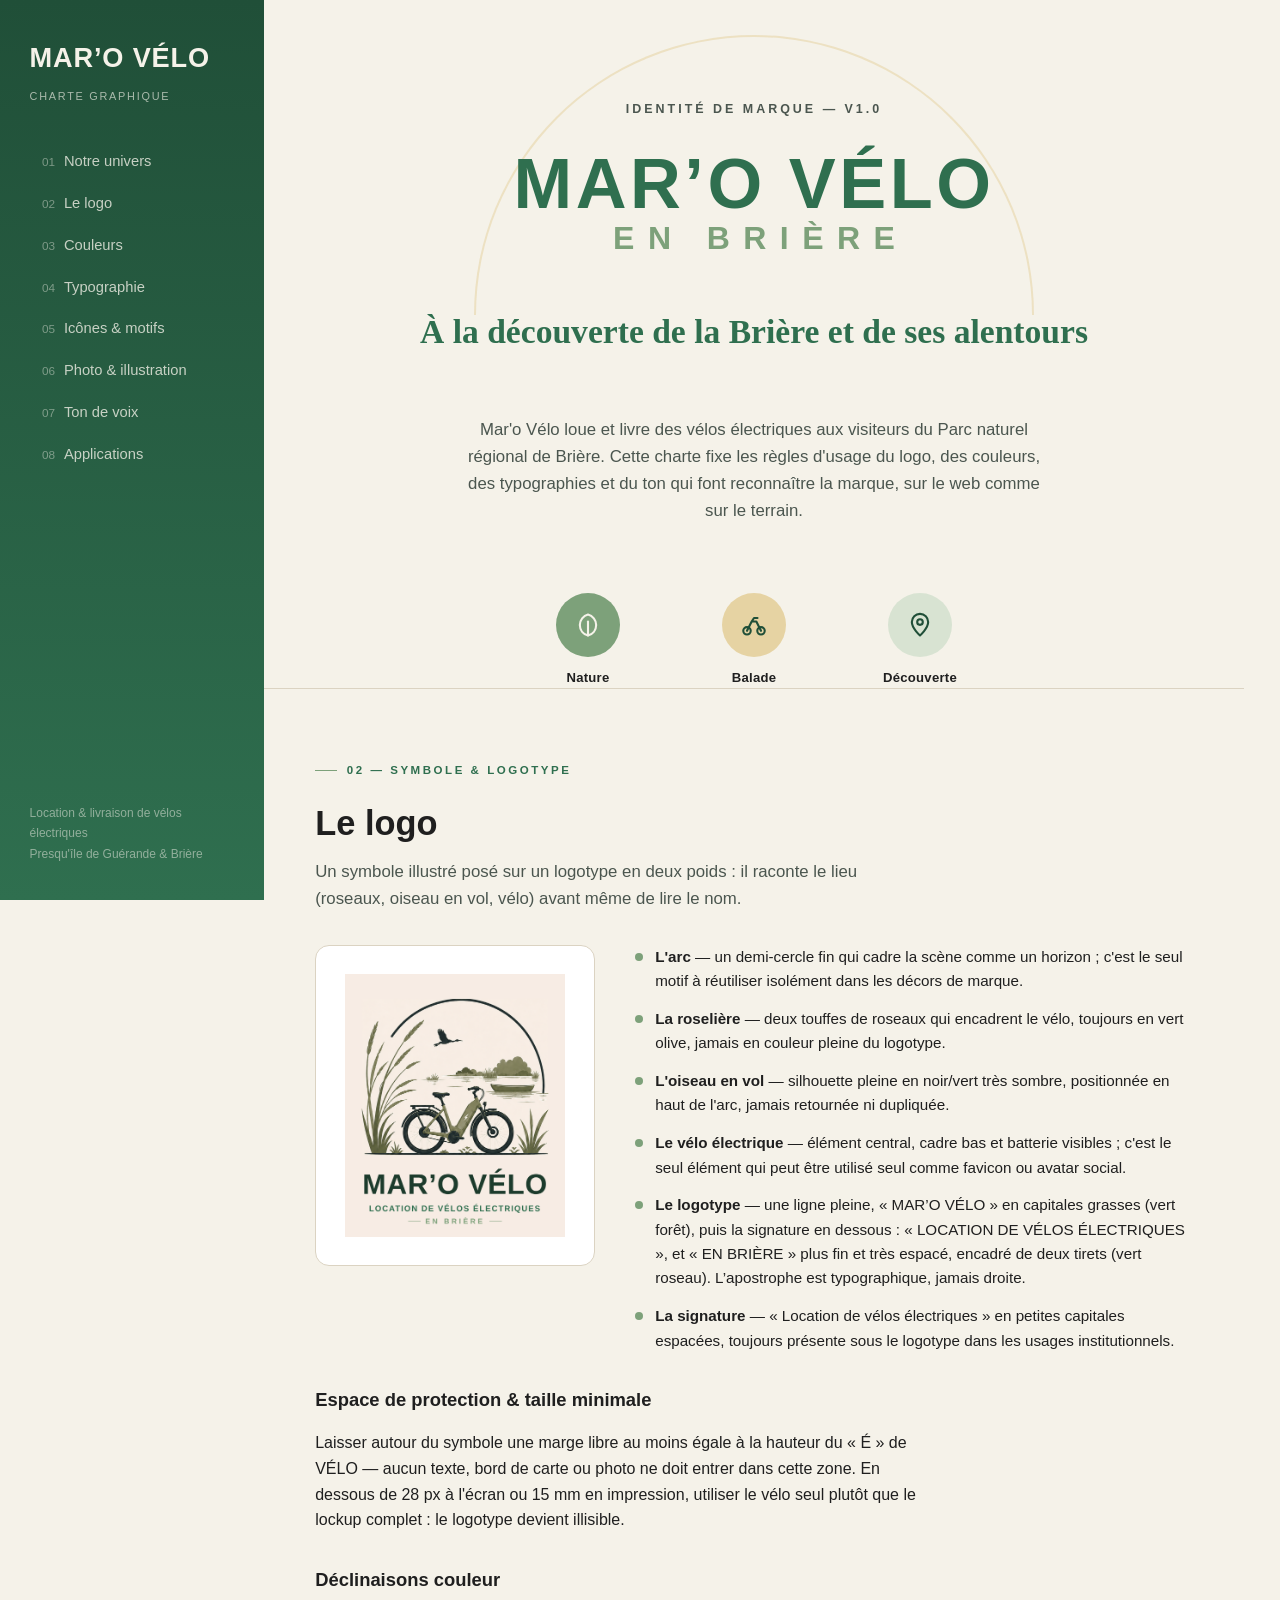
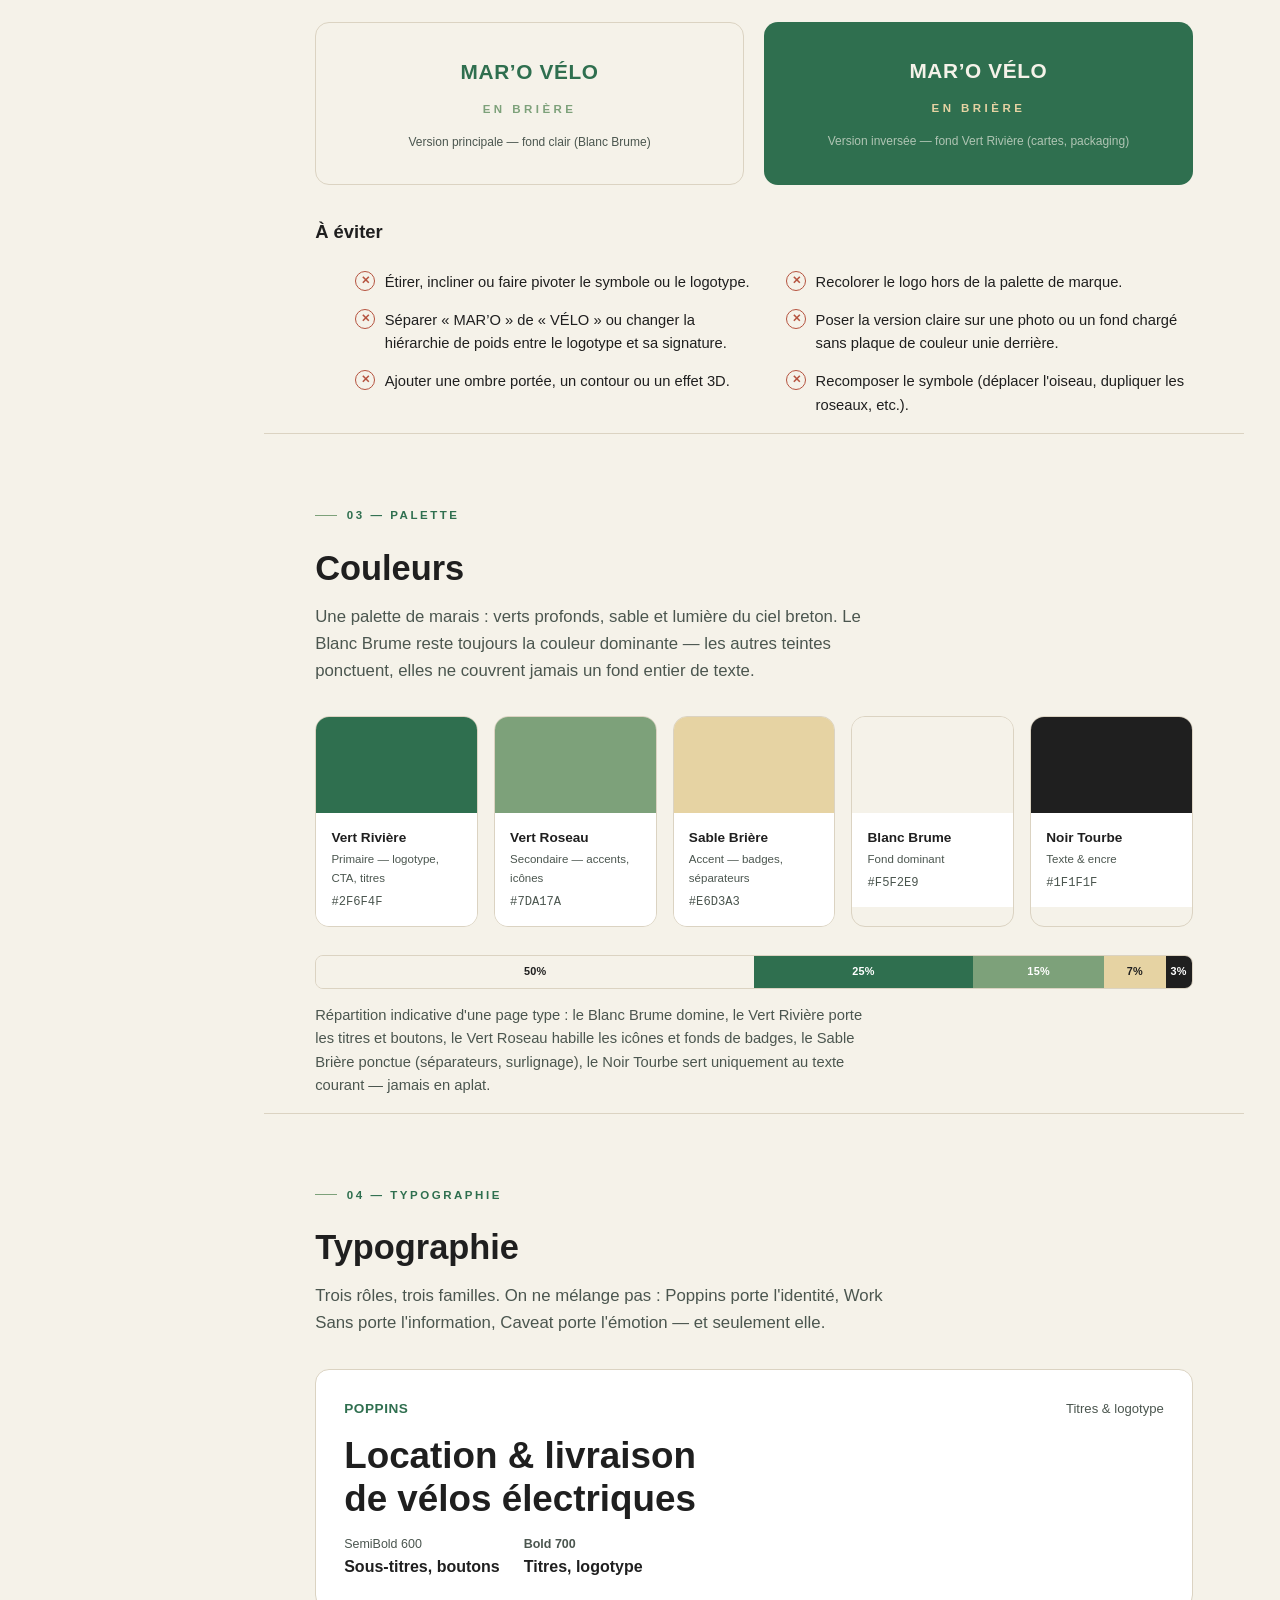
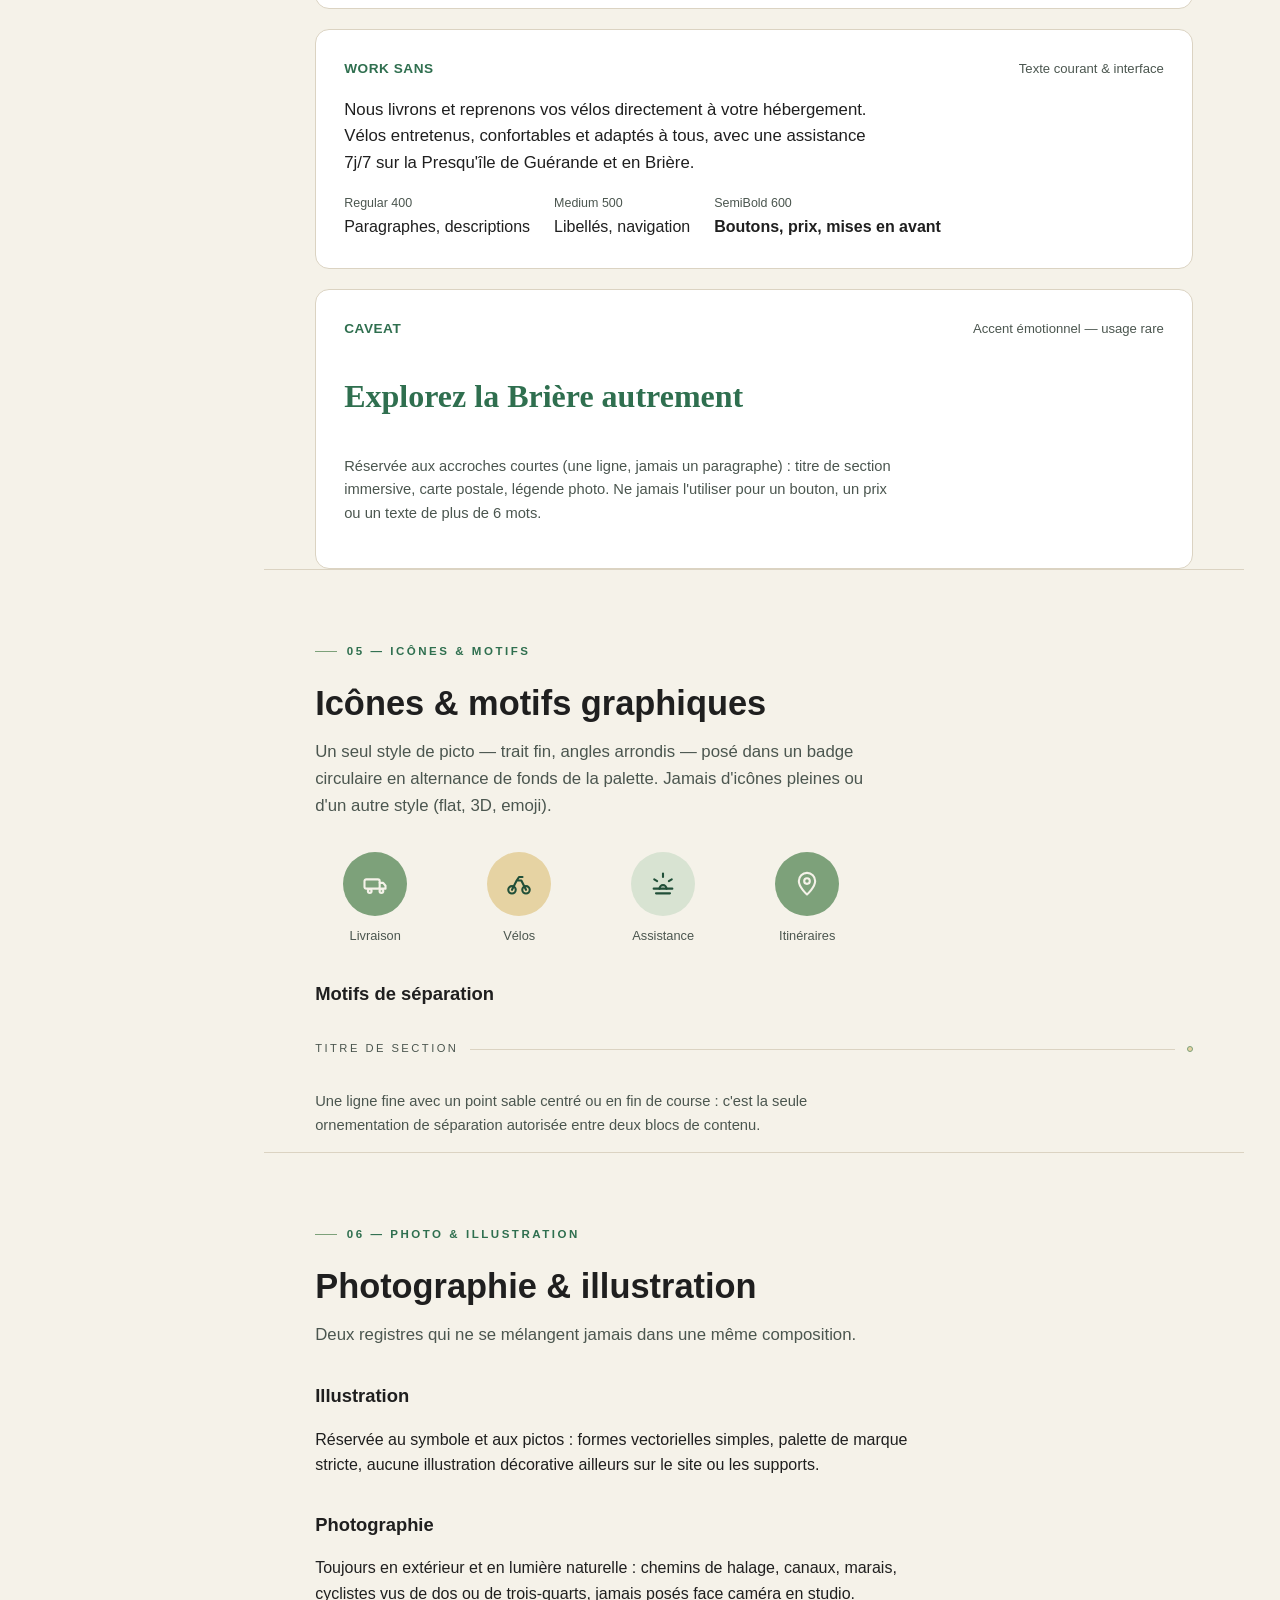
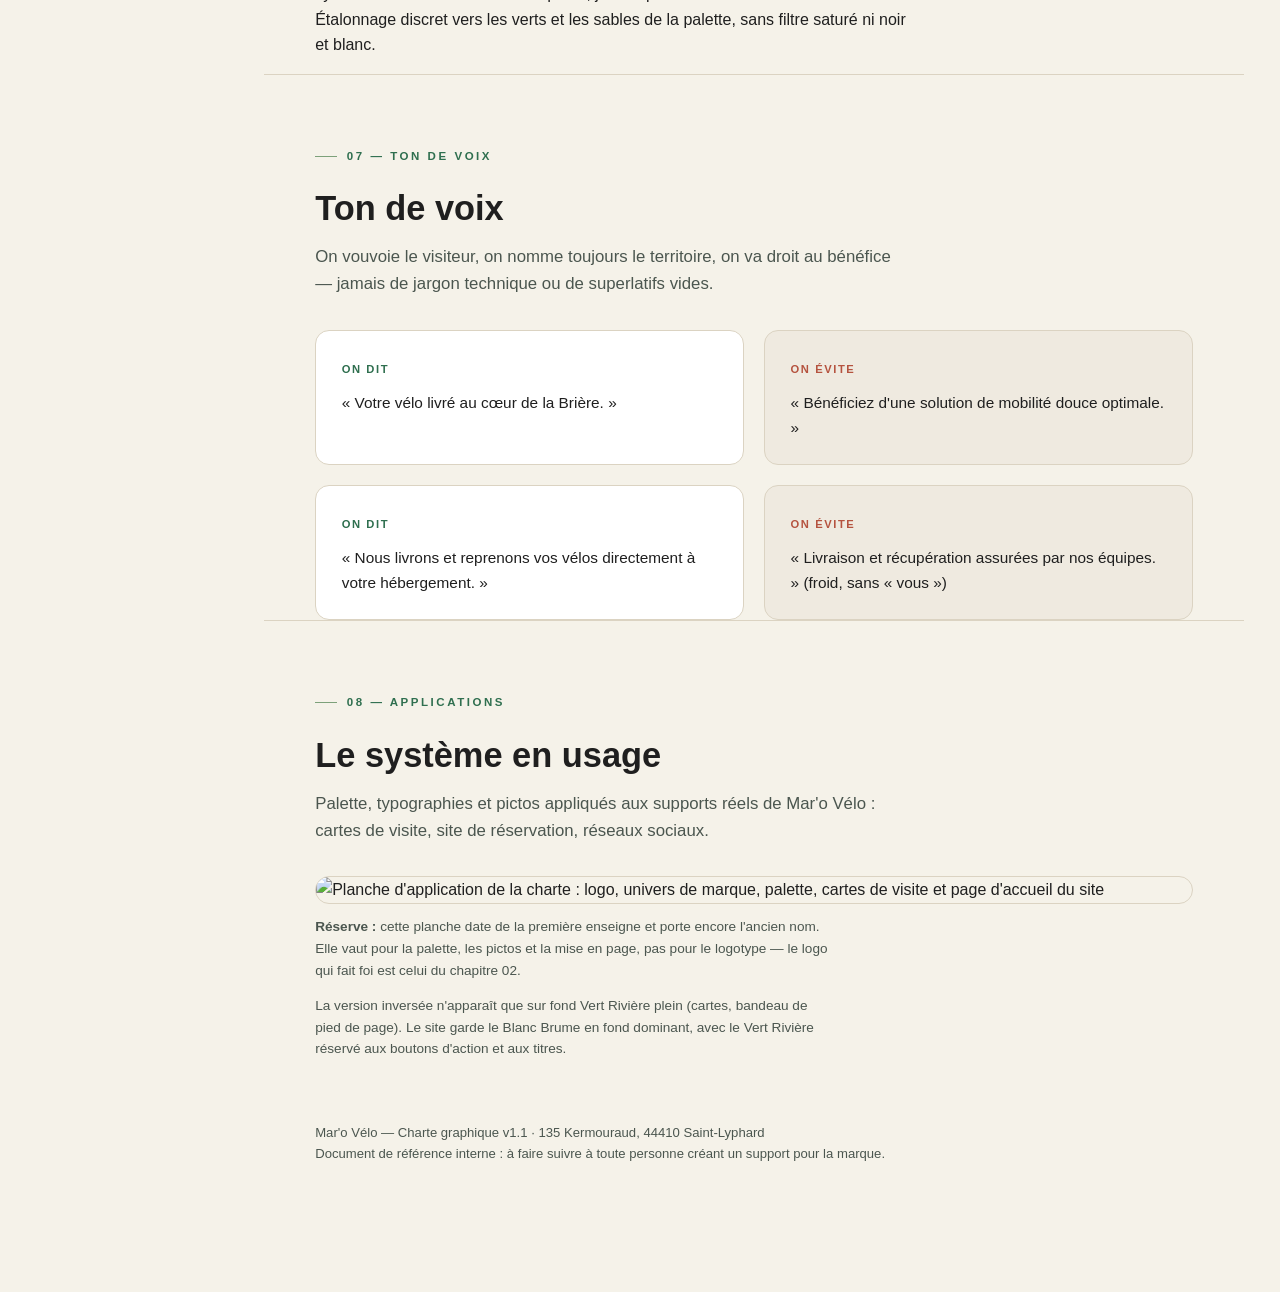
==== brand/charte-graphique.html @ 149d5b92 "Renommer l'enseigne en Mar'o Vélo et appliquer les nouveaux tarifs L'affiche fournie par les proprié" ====
<!doctype html>
<html lang="fr">
<head>
<meta charset="utf-8">
<meta name="viewport" content="width=device-width, initial-scale=1">
<title>Charte graphique — Mar'o Vélo</title>
<style>
/* ---------- Fonts (Poppins / Work Sans / Caveat, Latin + Latin-Ext, self-hosted) ---------- */
@font-face{font-family:'Poppins';font-style:normal;font-weight:600;font-display:swap;src:url("./assets/fonts/poppins-600-latin-ext.woff2") format("woff2");unicode-range:U+0100-02BA,U+02BD-02C5,U+02C7-02CC,U+02CE-02D7,U+02DD-02FF,U+0304,U+0308,U+0329,U+1D00-1DBF,U+1E00-1E9F,U+1EF2-1EFF,U+2020,U+20A0-20AB,U+20AD-20C0,U+2113,U+2C60-2C7F,U+A720-A7FF;}
@font-face{font-family:'Poppins';font-style:normal;font-weight:600;font-display:swap;src:url("./assets/fonts/poppins-600-latin.woff2") format("woff2");unicode-range:U+0000-00FF,U+0131,U+0152-0153,U+02BB-02BC,U+02C6,U+02DA,U+02DC,U+0304,U+0308,U+0329,U+2000-206F,U+20AC,U+2122,U+2191,U+2193,U+2212,U+2215,U+FEFF,U+FFFD;}
@font-face{font-family:'Poppins';font-style:normal;font-weight:700;font-display:swap;src:url("./assets/fonts/poppins-700-latin-ext.woff2") format("woff2");unicode-range:U+0100-02BA,U+02BD-02C5,U+02C7-02CC,U+02CE-02D7,U+02DD-02FF,U+0304,U+0308,U+0329,U+1D00-1DBF,U+1E00-1E9F,U+1EF2-1EFF,U+2020,U+20A0-20AB,U+20AD-20C0,U+2113,U+2C60-2C7F,U+A720-A7FF;}
@font-face{font-family:'Poppins';font-style:normal;font-weight:700;font-display:swap;src:url("./assets/fonts/poppins-700-latin.woff2") format("woff2");unicode-range:U+0000-00FF,U+0131,U+0152-0153,U+02BB-02BC,U+02C6,U+02DA,U+02DC,U+0304,U+0308,U+0329,U+2000-206F,U+20AC,U+2122,U+2191,U+2193,U+2212,U+2215,U+FEFF,U+FFFD;}
@font-face{font-family:'Work Sans';font-style:normal;font-weight:400;font-display:swap;src:url("./assets/fonts/worksans-400-latin-ext.woff2") format("woff2");unicode-range:U+0100-02BA,U+02BD-02C5,U+02C7-02CC,U+02CE-02D7,U+02DD-02FF,U+0304,U+0308,U+0329,U+1D00-1DBF,U+1E00-1E9F,U+1EF2-1EFF,U+2020,U+20A0-20AB,U+20AD-20C0,U+2113,U+2C60-2C7F,U+A720-A7FF;}
@font-face{font-family:'Work Sans';font-style:normal;font-weight:400;font-display:swap;src:url("./assets/fonts/worksans-400-latin.woff2") format("woff2");unicode-range:U+0000-00FF,U+0131,U+0152-0153,U+02BB-02BC,U+02C6,U+02DA,U+02DC,U+0304,U+0308,U+0329,U+2000-206F,U+20AC,U+2122,U+2191,U+2193,U+2212,U+2215,U+FEFF,U+FFFD;}
@font-face{font-family:'Work Sans';font-style:normal;font-weight:500;font-display:swap;src:url("./assets/fonts/worksans-500-latin-ext.woff2") format("woff2");unicode-range:U+0100-02BA,U+02BD-02C5,U+02C7-02CC,U+02CE-02D7,U+02DD-02FF,U+0304,U+0308,U+0329,U+1D00-1DBF,U+1E00-1E9F,U+1EF2-1EFF,U+2020,U+20A0-20AB,U+20AD-20C0,U+2113,U+2C60-2C7F,U+A720-A7FF;}
@font-face{font-family:'Work Sans';font-style:normal;font-weight:500;font-display:swap;src:url("./assets/fonts/worksans-500-latin.woff2") format("woff2");unicode-range:U+0000-00FF,U+0131,U+0152-0153,U+02BB-02BC,U+02C6,U+02DA,U+02DC,U+0304,U+0308,U+0329,U+2000-206F,U+20AC,U+2122,U+2191,U+2193,U+2212,U+2215,U+FEFF,U+FFFD;}
@font-face{font-family:'Work Sans';font-style:normal;font-weight:600;font-display:swap;src:url("./assets/fonts/worksans-600-latin-ext.woff2") format("woff2");unicode-range:U+0100-02BA,U+02BD-02C5,U+02C7-02CC,U+02CE-02D7,U+02DD-02FF,U+0304,U+0308,U+0329,U+1D00-1DBF,U+1E00-1E9F,U+1EF2-1EFF,U+2020,U+20A0-20AB,U+20AD-20C0,U+2113,U+2C60-2C7F,U+A720-A7FF;}
@font-face{font-family:'Work Sans';font-style:normal;font-weight:600;font-display:swap;src:url("./assets/fonts/worksans-600-latin.woff2") format("woff2");unicode-range:U+0000-00FF,U+0131,U+0152-0153,U+02BB-02BC,U+02C6,U+02DA,U+02DC,U+0304,U+0308,U+0329,U+2000-206F,U+20AC,U+2122,U+2191,U+2193,U+2212,U+2215,U+FEFF,U+FFFD;}
@font-face{font-family:'Caveat';font-style:normal;font-weight:600;font-display:swap;src:url("./assets/fonts/caveat-600-latin-ext.woff2") format("woff2");unicode-range:U+0100-02BA,U+02BD-02C5,U+02C7-02CC,U+02CE-02D7,U+02DD-02FF,U+0304,U+0308,U+0329,U+1D00-1DBF,U+1E00-1E9F,U+1EF2-1EFF,U+2020,U+20A0-20AB,U+20AD-20C0,U+2113,U+2C60-2C7F,U+A720-A7FF;}
@font-face{font-family:'Caveat';font-style:normal;font-weight:600;font-display:swap;src:url("./assets/fonts/caveat-600-latin.woff2") format("woff2");unicode-range:U+0000-00FF,U+0131,U+0152-0153,U+02BB-02BC,U+02C6,U+02DA,U+02DC,U+0304,U+0308,U+0329,U+2000-206F,U+20AC,U+2122,U+2191,U+2193,U+2212,U+2215,U+FEFF,U+FFFD;}

/* ---------- Tokens ---------- */
:root{
  --forest-fixed:#2F6F4F;
  --forest-fixed-deep:#204F38;
  --sage-fixed:#7DA17A;
  --sand-fixed:#E6D3A3;
  --cream-fixed:#F5F2E9;
  --ink-fixed:#1F1F1F;

  --bg:#F5F2E9;
  --surface:#FFFFFF;
  --surface-2:#EFEAE0;
  --ink:#1F1F1F;
  --ink-soft:#4B564F;
  --line:#DBD3C2;
  --accent:#2F6F4F;
  --accent-soft:#7DA17A;

  --font-display:'Poppins',"Century Gothic","Futura","Segoe UI",sans-serif;
  --font-body:'Work Sans',"Segoe UI",Roboto,sans-serif;
  --font-script:'Caveat',"Segoe Script",cursive;
}
@media (prefers-color-scheme: dark){
  :root{
    --bg:#141F19;
    --surface:#1B2A22;
    --surface-2:#20342A;
    --ink:#F1EEE4;
    --ink-soft:#B9C4BC;
    --line:#2C4033;
    --accent:#8FC49A;
    --accent-soft:#9CC2A0;
  }
}
:root[data-theme="dark"]{
  --bg:#141F19; --surface:#1B2A22; --surface-2:#20342A; --ink:#F1EEE4; --ink-soft:#B9C4BC; --line:#2C4033; --accent:#8FC49A; --accent-soft:#9CC2A0;
}
:root[data-theme="light"]{
  --bg:#F5F2E9; --surface:#FFFFFF; --surface-2:#EFEAE0; --ink:#1F1F1F; --ink-soft:#4B564F; --line:#DBD3C2; --accent:#2F6F4F; --accent-soft:#7DA17A;
}

*{box-sizing:border-box;}
html{scroll-behavior:smooth;}
@media (prefers-reduced-motion: reduce){ html{scroll-behavior:auto;} *{animation:none !important; transition:none !important;} }

body{
  margin:0;
  background:var(--bg);
  color:var(--ink);
  font-family:var(--font-body);
  font-size:16px;
  line-height:1.6;
}

a{color:inherit;}

.layout{display:grid; grid-template-columns:264px minmax(0,1fr); min-height:100vh;}
@media (max-width:900px){ .layout{grid-template-columns:1fr;} }

/* ---------- Sidebar (a live example of the reversed lockup) ---------- */
.sidebar{
  background:linear-gradient(180deg,var(--forest-fixed-deep),var(--forest-fixed));
  color:var(--cream-fixed);
  padding:2.25rem 1.85rem;
  position:sticky; top:0; height:100vh; overflow-y:auto;
  display:flex; flex-direction:column; gap:2.25rem;
}
@media (max-width:900px){ .sidebar{position:static; height:auto;} }

.brandmark{display:flex; flex-direction:column; gap:.15rem;}
.brandmark .velo{font-family:var(--font-display); font-weight:700; font-size:1.7rem; letter-spacing:.03em;}
.brandmark .briere{font-family:var(--font-display); font-weight:600; font-size:1.05rem; letter-spacing:.28em; color:var(--sand-fixed); margin-left:.05em;}
.brandmark .sub{font-family:var(--font-body); font-size:.68rem; letter-spacing:.16em; text-transform:uppercase; color:rgba(245,242,233,.65); margin-top:.4rem;}

.nav{display:flex; flex-direction:column; gap:.15rem; font-size:.92rem;}
.nav a{
  color:rgba(245,242,233,.78); text-decoration:none; padding:.5rem .65rem; border-radius:8px;
  border-left:2px solid transparent;
}
.nav a:hover, .nav a:focus-visible{ background:rgba(245,242,233,.08); color:#fff; }
.nav a:focus-visible{ outline:2px solid var(--sand-fixed); outline-offset:2px; }
.nav .n{font-variant-numeric:tabular-nums; opacity:.55; margin-right:.55rem; font-size:.8em;}

.sidebar-foot{margin-top:auto; font-size:.75rem; color:rgba(245,242,233,.5); line-height:1.7;}

/* ---------- Main ---------- */
main{padding: 0 0 6rem;}
.section{padding:4.5rem clamp(1.5rem,4vw,4.5rem) 0; max-width:980px;}
.section + .section{border-top:1px solid var(--line);}
.eyebrow{
  font-family:var(--font-body); font-weight:600; font-size:.72rem; letter-spacing:.22em; text-transform:uppercase;
  color:var(--accent); display:flex; align-items:center; gap:.6rem; margin:0 0 1rem;
}
.eyebrow::before{content:""; width:22px; height:1px; background:var(--accent-soft);}
h2{font-family:var(--font-display); font-weight:700; font-size:clamp(1.6rem,3vw,2.15rem); margin:0 0 .5rem; text-wrap:balance;}
h3{font-family:var(--font-display); font-weight:600; font-size:1.15rem; margin:2rem 0 .75rem;}
.lede{font-size:1.05rem; color:var(--ink-soft); max-width:62ch; margin:0 0 2rem;}
p{max-width:68ch;}
.grid-note{color:var(--ink-soft); font-size:.92rem;}

/* ---------- Hero ---------- */
.hero{position:relative; padding-top:5.5rem; overflow:hidden;}
.hero-arc{
  position:absolute; left:50%; top:2.2rem; width:min(560px,86vw); height:min(280px,44vw);
  transform:translateX(-50%); border:2px solid var(--sand-fixed); border-bottom:none;
  border-radius:560px 560px 0 0; opacity:.55; pointer-events:none;
}
.hero-inner{position:relative; text-align:center; display:flex; flex-direction:column; align-items:center; gap:1.1rem;}
.hero-word{font-family:var(--font-display); line-height:.95; display:flex; flex-direction:column; align-items:center;}
.hero-word .l1{font-weight:700; font-size:clamp(2.6rem,8vw,4.4rem); letter-spacing:.05em; color:var(--accent);}
.hero-word .l2{font-weight:600; font-size:clamp(1.3rem,4vw,2rem); letter-spacing:.42em; color:var(--accent-soft); margin-top:.35rem; margin-left:.42em;}
.hero-tag{font-family:var(--font-body); font-weight:600; font-size:.78rem; letter-spacing:.24em; text-transform:uppercase; color:var(--ink-soft);}
.hero-script{font-family:var(--font-script); font-size:clamp(1.6rem,3.4vw,2.1rem); color:var(--accent); font-weight:600;}
.pillars{display:flex; gap:clamp(1.5rem,5vw,3.5rem); margin-top:2.25rem; flex-wrap:wrap; justify-content:center;}
.pillar{display:flex; flex-direction:column; align-items:center; gap:.65rem; width:110px;}
.badge{width:64px; height:64px; border-radius:50%; display:flex; align-items:center; justify-content:center; flex-shrink:0;}
.badge svg{width:28px; height:28px;}
.pillar span{font-size:.82rem; font-weight:600; letter-spacing:.02em;}
.badge.b-sage{background:var(--sage-fixed); color:var(--cream-fixed);}
.badge.b-sand{background:var(--sand-fixed); color:var(--forest-fixed-deep);}
.badge.b-pale{background:#D8E3D2; color:var(--forest-fixed-deep);}

/* ---------- Logo section ---------- */
.logo-grid{display:grid; grid-template-columns:280px minmax(0,1fr); gap:2.5rem; align-items:start; margin-top:1rem;}
@media (max-width:720px){ .logo-grid{grid-template-columns:1fr;} }
.logo-frame{background:var(--surface); border:1px solid var(--line); border-radius:14px; padding:1.75rem; display:flex; align-items:center; justify-content:center;}
.logo-frame img{width:100%; max-width:220px; height:auto; display:block;}
.construction-list{margin:0; padding:0; list-style:none; display:flex; flex-direction:column; gap:.85rem;}
.construction-list li{display:flex; gap:.75rem; font-size:.95rem;}
.construction-list .dot{flex-shrink:0; width:8px; height:8px; border-radius:50%; background:var(--accent-soft); margin-top:.5rem;}

.lockup-row{display:grid; grid-template-columns:1fr 1fr; gap:1.25rem; margin-top:1.75rem;}
@media (max-width:560px){ .lockup-row{grid-template-columns:1fr;} }
.lockup{border-radius:14px; padding:2rem 1.25rem; text-align:center; display:flex; flex-direction:column; align-items:center; gap:.6rem;}
.lockup.on-cream{background:var(--cream-fixed); border:1px solid var(--line);}
.lockup.on-forest{background:var(--forest-fixed);}
.lockup .mini{font-family:var(--font-display); font-weight:700; font-size:1.3rem; letter-spacing:.03em;}
.lockup .mini2{font-family:var(--font-display); font-weight:600; font-size:.72rem; letter-spacing:.3em; margin-top:.1rem;}
.lockup.on-cream .mini{color:var(--forest-fixed);} .lockup.on-cream .mini2{color:var(--sage-fixed);}
.lockup.on-forest .mini{color:var(--cream-fixed);} .lockup.on-forest .mini2{color:var(--sand-fixed);}
.lockup .cap{font-size:.75rem; color:var(--ink-soft); margin-top:.35rem;}
.lockup.on-forest .cap{color:rgba(245,242,233,.65);}

.donts{display:grid; grid-template-columns:repeat(2,1fr); gap:.9rem 1.5rem; margin-top:1.5rem;}
@media (max-width:600px){ .donts{grid-template-columns:1fr;} }
.donts li{display:flex; gap:.6rem; font-size:.92rem; align-items:flex-start;}
.donts .x{flex-shrink:0; width:20px; height:20px; border-radius:50%; border:1.5px solid #B5533F; color:#B5533F; display:flex; align-items:center; justify-content:center; font-size:.7rem; font-weight:700;}

/* ---------- Colors ---------- */
.swatches{display:grid; grid-template-columns:repeat(5,1fr); gap:1rem; margin-top:1.5rem;}
@media (max-width:760px){ .swatches{grid-template-columns:repeat(2,1fr);} }
.swatch{border-radius:14px; overflow:hidden; border:1px solid var(--line);}
.swatch .chip{height:96px;}
.swatch .meta{padding:.85rem .95rem; background:var(--surface);}
.swatch .name{font-weight:600; font-size:.85rem;}
.swatch .role{font-size:.72rem; color:var(--ink-soft); margin-top:.1rem;}
.swatch .hex{font-family:ui-monospace,"SF Mono",Menlo,Consolas,monospace; font-size:.76rem; color:var(--ink-soft); margin-top:.35rem; font-variant-numeric:tabular-nums;}

.ratio-bar{display:flex; height:34px; border-radius:8px; overflow:hidden; margin-top:1.75rem; border:1px solid var(--line);}
.ratio-bar span{display:flex; align-items:center; justify-content:center; font-size:.68rem; font-weight:600; color:#fff; letter-spacing:.02em;}

/* ---------- Typography ---------- */
.type-row{border:1px solid var(--line); border-radius:14px; padding:1.75rem; margin-top:1.25rem; background:var(--surface);}
.type-row + .type-row{margin-top:1.25rem;}
.type-label{display:flex; justify-content:space-between; align-items:baseline; margin-bottom:1rem; flex-wrap:wrap; gap:.5rem;}
.type-label .name{font-weight:600; font-size:.85rem; letter-spacing:.04em; text-transform:uppercase; color:var(--accent);}
.type-label .role{font-size:.82rem; color:var(--ink-soft);}
.specimen-display{font-family:var(--font-display); font-weight:700; font-size:clamp(1.6rem,4vw,2.3rem); line-height:1.15;}
.specimen-body{font-family:var(--font-body); font-size:1.05rem; max-width:56ch;}
.specimen-script{font-family:var(--font-script); font-weight:600; font-size:clamp(1.5rem,3.6vw,2rem); color:var(--accent);}
.weights{display:flex; gap:1.5rem; margin-top:.9rem; flex-wrap:wrap;}
.weights span{font-size:.78rem; color:var(--ink-soft);}
.weights b{display:block; font-family:var(--font-body); font-size:1rem; color:var(--ink); font-weight:400;}
.weights .w500 b{font-weight:500;} .weights .w600 b{font-weight:600;}

/* ---------- Icons & motif ---------- */
.icon-row{display:flex; gap:1.5rem; flex-wrap:wrap; margin-top:1.5rem;}
.icon-card{display:flex; flex-direction:column; align-items:center; gap:.65rem; width:120px; text-align:center;}
.icon-card span{font-size:.8rem; color:var(--ink-soft);}
.divider-demo{display:flex; align-items:center; gap:.75rem; margin:2rem 0;}
.divider-demo .line{flex:1; height:1px; background:var(--line);}
.divider-demo .tick{width:6px; height:6px; border-radius:50%; background:var(--sand-fixed); border:1px solid var(--accent-soft);}
.divider-demo .cap{font-size:.7rem; letter-spacing:.22em; text-transform:uppercase; color:var(--ink-soft); white-space:nowrap;}

/* ---------- Voice ---------- */
.voice-compare{display:grid; grid-template-columns:1fr 1fr; gap:1.25rem; margin-top:1.5rem;}
@media (max-width:640px){ .voice-compare{grid-template-columns:1fr;} }
.voice-card{border-radius:14px; padding:1.5rem 1.6rem; border:1px solid var(--line);}
.voice-card.yes{background:var(--surface);}
.voice-card.no{background:var(--surface-2);}
.voice-card .tag{font-size:.7rem; font-weight:700; letter-spacing:.14em; text-transform:uppercase;}
.voice-card.yes .tag{color:var(--accent);}
.voice-card.no .tag{color:#B5533F;}
.voice-card p{margin:.65rem 0 0; font-size:.96rem;}

/* ---------- Applications ---------- */
.app-frame{border-radius:16px; overflow:hidden; border:1px solid var(--line); margin-top:1.5rem;}
.app-frame img{width:100%; display:block;}
.app-caption{font-size:.85rem; color:var(--ink-soft); margin-top:.75rem;}

footer.colophon{padding:3rem clamp(1.5rem,4vw,4.5rem) 2rem; color:var(--ink-soft); font-size:.82rem; max-width:980px;}
</style>
</head>
<body>
<div class="layout">
  <aside class="sidebar">
    <div class="brandmark">
      <div><span class="velo">MAR’O VÉLO</span></div>
      <div class="sub">Charte graphique</div>
    </div>
    <nav class="nav" aria-label="Sommaire">
      <a href="#univers"><span class="n">01</span>Notre univers</a>
      <a href="#logo"><span class="n">02</span>Le logo</a>
      <a href="#couleurs"><span class="n">03</span>Couleurs</a>
      <a href="#typographie"><span class="n">04</span>Typographie</a>
      <a href="#icones"><span class="n">05</span>Icônes &amp; motifs</a>
      <a href="#image"><span class="n">06</span>Photo &amp; illustration</a>
      <a href="#ton"><span class="n">07</span>Ton de voix</a>
      <a href="#applications"><span class="n">08</span>Applications</a>
    </nav>
    <div class="sidebar-foot">Location &amp; livraison de vélos électriques<br>Presqu'île de Guérande &amp; Brière</div>
  </aside>

  <main>
    <section class="section hero" id="univers">
      <div class="hero-arc" aria-hidden="true"></div>
      <div class="hero-inner">
        <p class="hero-tag">Identité de marque — v1.0</p>
        <div class="hero-word">
          <span class="l1">MAR’O VÉLO</span>
          <span class="l2">EN BRIÈRE</span>
        </div>
        <p class="hero-script">À la découverte de la Brière et de ses alentours</p>
        <p class="lede" style="text-align:center; margin-top:.5rem;">
          Mar'o Vélo loue et livre des vélos électriques aux visiteurs du Parc naturel régional de Brière.
          Cette charte fixe les règles d'usage du logo, des couleurs, des typographies et du ton qui font
          reconnaître la marque, sur le web comme sur le terrain.
        </p>
      </div>
      <div class="pillars">
        <div class="pillar">
          <div class="badge b-sage" aria-hidden="true">
            <svg viewBox="0 0 24 24" fill="none" stroke="currentColor" stroke-width="1.8" stroke-linecap="round" stroke-linejoin="round"><path d="M12 21c-4-1-7-4.5-7-9 0-4 3-8 7-9 4 1 7 5 7 9 0 4.5-3 8-7 9Z"/><path d="M12 21V9"/></svg>
          </div>
          <span>Nature</span>
        </div>
        <div class="pillar">
          <div class="badge b-sand" aria-hidden="true">
            <svg viewBox="0 0 24 24" fill="none" stroke="currentColor" stroke-width="1.8" stroke-linecap="round" stroke-linejoin="round"><circle cx="6" cy="17" r="3.2"/><circle cx="18" cy="17" r="3.2"/><path d="M6 17 10 9h4l4 8M10 9 12 6h3"/></svg>
          </div>
          <span>Balade</span>
        </div>
        <div class="pillar">
          <div class="badge b-pale" aria-hidden="true">
            <svg viewBox="0 0 24 24" fill="none" stroke="currentColor" stroke-width="1.8" stroke-linecap="round" stroke-linejoin="round"><path d="M12 21s7-6.2 7-11.5A7 7 0 0 0 5 9.5C5 14.8 12 21 12 21Z"/><circle cx="12" cy="9.5" r="2.4"/></svg>
          </div>
          <span>Découverte</span>
        </div>
      </div>
    </section>

    <section class="section" id="logo">
      <p class="eyebrow">02 — Symbole &amp; logotype</p>
      <h2>Le logo</h2>
      <p class="lede">Un symbole illustré posé sur un logotype en deux poids : il raconte le lieu (roseaux, oiseau en vol, vélo) avant même de lire le nom.</p>
      <div class="logo-grid">
        <div class="logo-frame">
          <img src="./assets/logo-mar-o-velo.png" alt="Logo Mar'o Vélo : vélo électrique entre les roseaux sous un arc, avec le logotype MAR'O VÉLO et la signature « Location de vélos électriques »">
        </div>
        <ul class="construction-list">
          <li><span class="dot"></span><span><strong>L'arc</strong> — un demi-cercle fin qui cadre la scène comme un horizon ; c'est le seul motif à réutiliser isolément dans les décors de marque.</span></li>
          <li><span class="dot"></span><span><strong>La roselière</strong> — deux touffes de roseaux qui encadrent le vélo, toujours en vert olive, jamais en couleur pleine du logotype.</span></li>
          <li><span class="dot"></span><span><strong>L'oiseau en vol</strong> — silhouette pleine en noir/vert très sombre, positionnée en haut de l'arc, jamais retournée ni dupliquée.</span></li>
          <li><span class="dot"></span><span><strong>Le vélo électrique</strong> — élément central, cadre bas et batterie visibles ; c'est le seul élément qui peut être utilisé seul comme favicon ou avatar social.</span></li>
          <li><span class="dot"></span><span><strong>Le logotype</strong> — une ligne pleine, « MAR’O VÉLO » en capitales grasses (vert forêt), puis la signature en dessous : « LOCATION DE VÉLOS ÉLECTRIQUES », et « EN BRIÈRE » plus fin et très espacé, encadré de deux tirets (vert roseau). L’apostrophe est typographique, jamais droite.</span></li>
          <li><span class="dot"></span><span><strong>La signature</strong> — « Location de vélos électriques » en petites capitales espacées, toujours présente sous le logotype dans les usages institutionnels.</span></li>
        </ul>
      </div>

      <h3>Espace de protection &amp; taille minimale</h3>
      <p>Laisser autour du symbole une marge libre au moins égale à la hauteur du « É » de VÉLO — aucun texte, bord de carte ou photo ne doit entrer dans cette zone. En dessous de 28&nbsp;px à l'écran ou 15&nbsp;mm en impression, utiliser le vélo seul plutôt que le lockup complet : le logotype devient illisible.</p>

      <h3>Déclinaisons couleur</h3>
      <div class="lockup-row">
        <div class="lockup on-cream">
          <span class="mini">MAR’O VÉLO</span>
          <span class="mini2">EN BRIÈRE</span>
          <span class="cap">Version principale — fond clair (Blanc Brume)</span>
        </div>
        <div class="lockup on-forest">
          <span class="mini">MAR’O VÉLO</span>
          <span class="mini2">EN BRIÈRE</span>
          <span class="cap">Version inversée — fond Vert Rivière (cartes, packaging)</span>
        </div>
      </div>

      <h3>À éviter</h3>
      <ul class="donts">
        <li><span class="x">✕</span>Étirer, incliner ou faire pivoter le symbole ou le logotype.</li>
        <li><span class="x">✕</span>Recolorer le logo hors de la palette de marque.</li>
        <li><span class="x">✕</span>Séparer « MAR’O » de « VÉLO » ou changer la hiérarchie de poids entre le logotype et sa signature.</li>
        <li><span class="x">✕</span>Poser la version claire sur une photo ou un fond chargé sans plaque de couleur unie derrière.</li>
        <li><span class="x">✕</span>Ajouter une ombre portée, un contour ou un effet 3D.</li>
        <li><span class="x">✕</span>Recomposer le symbole (déplacer l'oiseau, dupliquer les roseaux, etc.).</li>
      </ul>
    </section>

    <section class="section" id="couleurs">
      <p class="eyebrow">03 — Palette</p>
      <h2>Couleurs</h2>
      <p class="lede">Une palette de marais : verts profonds, sable et lumière du ciel breton. Le Blanc Brume reste toujours la couleur dominante — les autres teintes ponctuent, elles ne couvrent jamais un fond entier de texte.</p>
      <div class="swatches">
        <div class="swatch">
          <div class="chip" style="background:#2F6F4F;"></div>
          <div class="meta"><div class="name">Vert Rivière</div><div class="role">Primaire — logotype, CTA, titres</div><div class="hex">#2F6F4F</div></div>
        </div>
        <div class="swatch">
          <div class="chip" style="background:#7DA17A;"></div>
          <div class="meta"><div class="name">Vert Roseau</div><div class="role">Secondaire — accents, icônes</div><div class="hex">#7DA17A</div></div>
        </div>
        <div class="swatch">
          <div class="chip" style="background:#E6D3A3;"></div>
          <div class="meta"><div class="name">Sable Brière</div><div class="role">Accent — badges, séparateurs</div><div class="hex">#E6D3A3</div></div>
        </div>
        <div class="swatch">
          <div class="chip" style="background:#F5F2E9;"></div>
          <div class="meta"><div class="name">Blanc Brume</div><div class="role">Fond dominant</div><div class="hex">#F5F2E9</div></div>
        </div>
        <div class="swatch">
          <div class="chip" style="background:#1F1F1F;"></div>
          <div class="meta"><div class="name">Noir Tourbe</div><div class="role">Texte &amp; encre</div><div class="hex">#1F1F1F</div></div>
        </div>
      </div>
      <div class="ratio-bar" role="img" aria-label="Répartition indicative : 50% Blanc Brume, 25% Vert Rivière, 15% Vert Roseau, 7% Sable Brière, 3% Noir Tourbe">
        <span style="width:50%; background:#F5F2E9; color:#1F1F1F;">50%</span>
        <span style="width:25%; background:#2F6F4F;">25%</span>
        <span style="width:15%; background:#7DA17A;">15%</span>
        <span style="width:7%; background:#E6D3A3; color:#1F1F1F;">7%</span>
        <span style="width:3%; background:#1F1F1F;">3%</span>
      </div>
      <p class="grid-note">Répartition indicative d'une page type : le Blanc Brume domine, le Vert Rivière porte les titres et boutons, le Vert Roseau habille les icônes et fonds de badges, le Sable Brière ponctue (séparateurs, surlignage), le Noir Tourbe sert uniquement au texte courant — jamais en aplat.</p>
    </section>

    <section class="section" id="typographie">
      <p class="eyebrow">04 — Typographie</p>
      <h2>Typographie</h2>
      <p class="lede">Trois rôles, trois familles. On ne mélange pas : Poppins porte l'identité, Work Sans porte l'information, Caveat porte l'émotion — et seulement elle.</p>

      <div class="type-row">
        <div class="type-label"><span class="name">Poppins</span><span class="role">Titres &amp; logotype</span></div>
        <div class="specimen-display">Location &amp; livraison<br>de vélos électriques</div>
        <div class="weights">
          <span class="w600">SemiBold 600<b>Sous-titres, boutons</b></span>
          <span class="w600" style="font-weight:700;">Bold 700<b style="font-weight:700;">Titres, logotype</b></span>
        </div>
      </div>

      <div class="type-row">
        <div class="type-label"><span class="name">Work Sans</span><span class="role">Texte courant &amp; interface</span></div>
        <p class="specimen-body">Nous livrons et reprenons vos vélos directement à votre hébergement. Vélos entretenus, confortables et adaptés à tous, avec une assistance 7j/7 sur la Presqu'île de Guérande et en Brière.</p>
        <div class="weights">
          <span>Regular 400<b>Paragraphes, descriptions</b></span>
          <span class="w500">Medium 500<b>Libellés, navigation</b></span>
          <span class="w600">SemiBold 600<b>Boutons, prix, mises en avant</b></span>
        </div>
      </div>

      <div class="type-row">
        <div class="type-label"><span class="name">Caveat</span><span class="role">Accent émotionnel — usage rare</span></div>
        <p class="specimen-script">Explorez la Brière autrement</p>
        <p class="grid-note" style="margin-top:.75rem;">Réservée aux accroches courtes (une ligne, jamais un paragraphe) : titre de section immersive, carte postale, légende photo. Ne jamais l'utiliser pour un bouton, un prix ou un texte de plus de 6 mots.</p>
      </div>
    </section>

    <section class="section" id="icones">
      <p class="eyebrow">05 — Icônes &amp; motifs</p>
      <h2>Icônes &amp; motifs graphiques</h2>
      <p class="lede">Un seul style de picto — trait fin, angles arrondis — posé dans un badge circulaire en alternance de fonds de la palette. Jamais d'icônes pleines ou d'un autre style (flat, 3D, emoji).</p>
      <div class="icon-row">
        <div class="icon-card">
          <div class="badge b-sage" aria-hidden="true"><svg viewBox="0 0 24 24" fill="none" stroke="currentColor" stroke-width="1.8" stroke-linecap="round" stroke-linejoin="round"><rect x="3" y="8" width="13" height="8" rx="1.5"/><path d="M16 11h3l2 2.5V16h-5"/><circle cx="7.5" cy="18" r="1.6"/><circle cx="17.5" cy="18" r="1.6"/></svg></div>
          <span>Livraison</span>
        </div>
        <div class="icon-card">
          <div class="badge b-sand" aria-hidden="true"><svg viewBox="0 0 24 24" fill="none" stroke="currentColor" stroke-width="1.8" stroke-linecap="round" stroke-linejoin="round"><circle cx="6" cy="17" r="3.2"/><circle cx="18" cy="17" r="3.2"/><path d="M6 17 10 9h4l4 8M10 9 12 6h3"/></svg></div>
          <span>Vélos</span>
        </div>
        <div class="icon-card">
          <div class="badge b-pale" aria-hidden="true"><svg viewBox="0 0 24 24" fill="none" stroke="currentColor" stroke-width="1.8" stroke-linecap="round" stroke-linejoin="round"><path d="M12 3v3M4.5 8 7 9.5M19.5 8 17 9.5M4 16h16M6 20h12"/><path d="M9 16a3 3 0 0 1 6 0"/></svg></div>
          <span>Assistance</span>
        </div>
        <div class="icon-card">
          <div class="badge b-sage" aria-hidden="true"><svg viewBox="0 0 24 24" fill="none" stroke="currentColor" stroke-width="1.8" stroke-linecap="round" stroke-linejoin="round"><path d="M12 21s7-6.2 7-11.5A7 7 0 0 0 5 9.5C5 14.8 12 21 12 21Z"/><circle cx="12" cy="9.5" r="2.4"/></svg></div>
          <span>Itinéraires</span>
        </div>
      </div>

      <h3>Motifs de séparation</h3>
      <div class="divider-demo"><span class="cap">Titre de section</span><span class="line"></span><span class="tick"></span></div>
      <p class="grid-note">Une ligne fine avec un point sable centré ou en fin de course : c'est la seule ornementation de séparation autorisée entre deux blocs de contenu.</p>
    </section>

    <section class="section" id="image">
      <p class="eyebrow">06 — Photo &amp; illustration</p>
      <h2>Photographie &amp; illustration</h2>
      <p class="lede">Deux registres qui ne se mélangent jamais dans une même composition.</p>
      <h3>Illustration</h3>
      <p>Réservée au symbole et aux pictos : formes vectorielles simples, palette de marque stricte, aucune illustration décorative ailleurs sur le site ou les supports.</p>
      <h3>Photographie</h3>
      <p>Toujours en extérieur et en lumière naturelle : chemins de halage, canaux, marais, cyclistes vus de dos ou de trois-quarts, jamais posés face caméra en studio. Étalonnage discret vers les verts et les sables de la palette, sans filtre saturé ni noir et blanc.</p>
    </section>

    <section class="section" id="ton">
      <p class="eyebrow">07 — Ton de voix</p>
      <h2>Ton de voix</h2>
      <p class="lede">On vouvoie le visiteur, on nomme toujours le territoire, on va droit au bénéfice — jamais de jargon technique ou de superlatifs vides.</p>
      <div class="voice-compare">
        <div class="voice-card yes">
          <span class="tag">On dit</span>
          <p>« Votre vélo livré au cœur de la Brière. »</p>
        </div>
        <div class="voice-card no">
          <span class="tag">On évite</span>
          <p>« Bénéficiez d'une solution de mobilité douce optimale. »</p>
        </div>
        <div class="voice-card yes">
          <span class="tag">On dit</span>
          <p>« Nous livrons et reprenons vos vélos directement à votre hébergement. »</p>
        </div>
        <div class="voice-card no">
          <span class="tag">On évite</span>
          <p>« Livraison et récupération assurées par nos équipes. » (froid, sans « vous »)</p>
        </div>
      </div>
    </section>

    <section class="section" id="applications">
      <p class="eyebrow">08 — Applications</p>
      <h2>Le système en usage</h2>
      <p class="lede">Palette, typographies et pictos appliqués aux supports réels de Mar'o Vélo : cartes de visite, site de réservation, réseaux sociaux.</p>
      <div class="app-frame">
        <img src="./assets/moodboard-velo-briere.png" alt="Planche d'application de la charte : logo, univers de marque, palette, cartes de visite et page d'accueil du site">
      </div>
      <p class="app-caption"><strong>Réserve :</strong> cette planche date de la première enseigne et porte encore l'ancien nom. Elle vaut pour la palette, les pictos et la mise en page, pas pour le logotype — le logo qui fait foi est celui du chapitre 02.</p>
      <p class="app-caption">La version inversée n'apparaît que sur fond Vert Rivière plein (cartes, bandeau de pied de page). Le site garde le Blanc Brume en fond dominant, avec le Vert Rivière réservé aux boutons d'action et aux titres.</p>
    </section>

    <footer class="colophon">
      Mar'o Vélo — Charte graphique v1.1 · 135 Kermouraud, 44410 Saint-Lyphard<br>
      Document de référence interne : à faire suivre à toute personne créant un support pour la marque.
    </footer>
  </main>
</div>
</body>
</html>
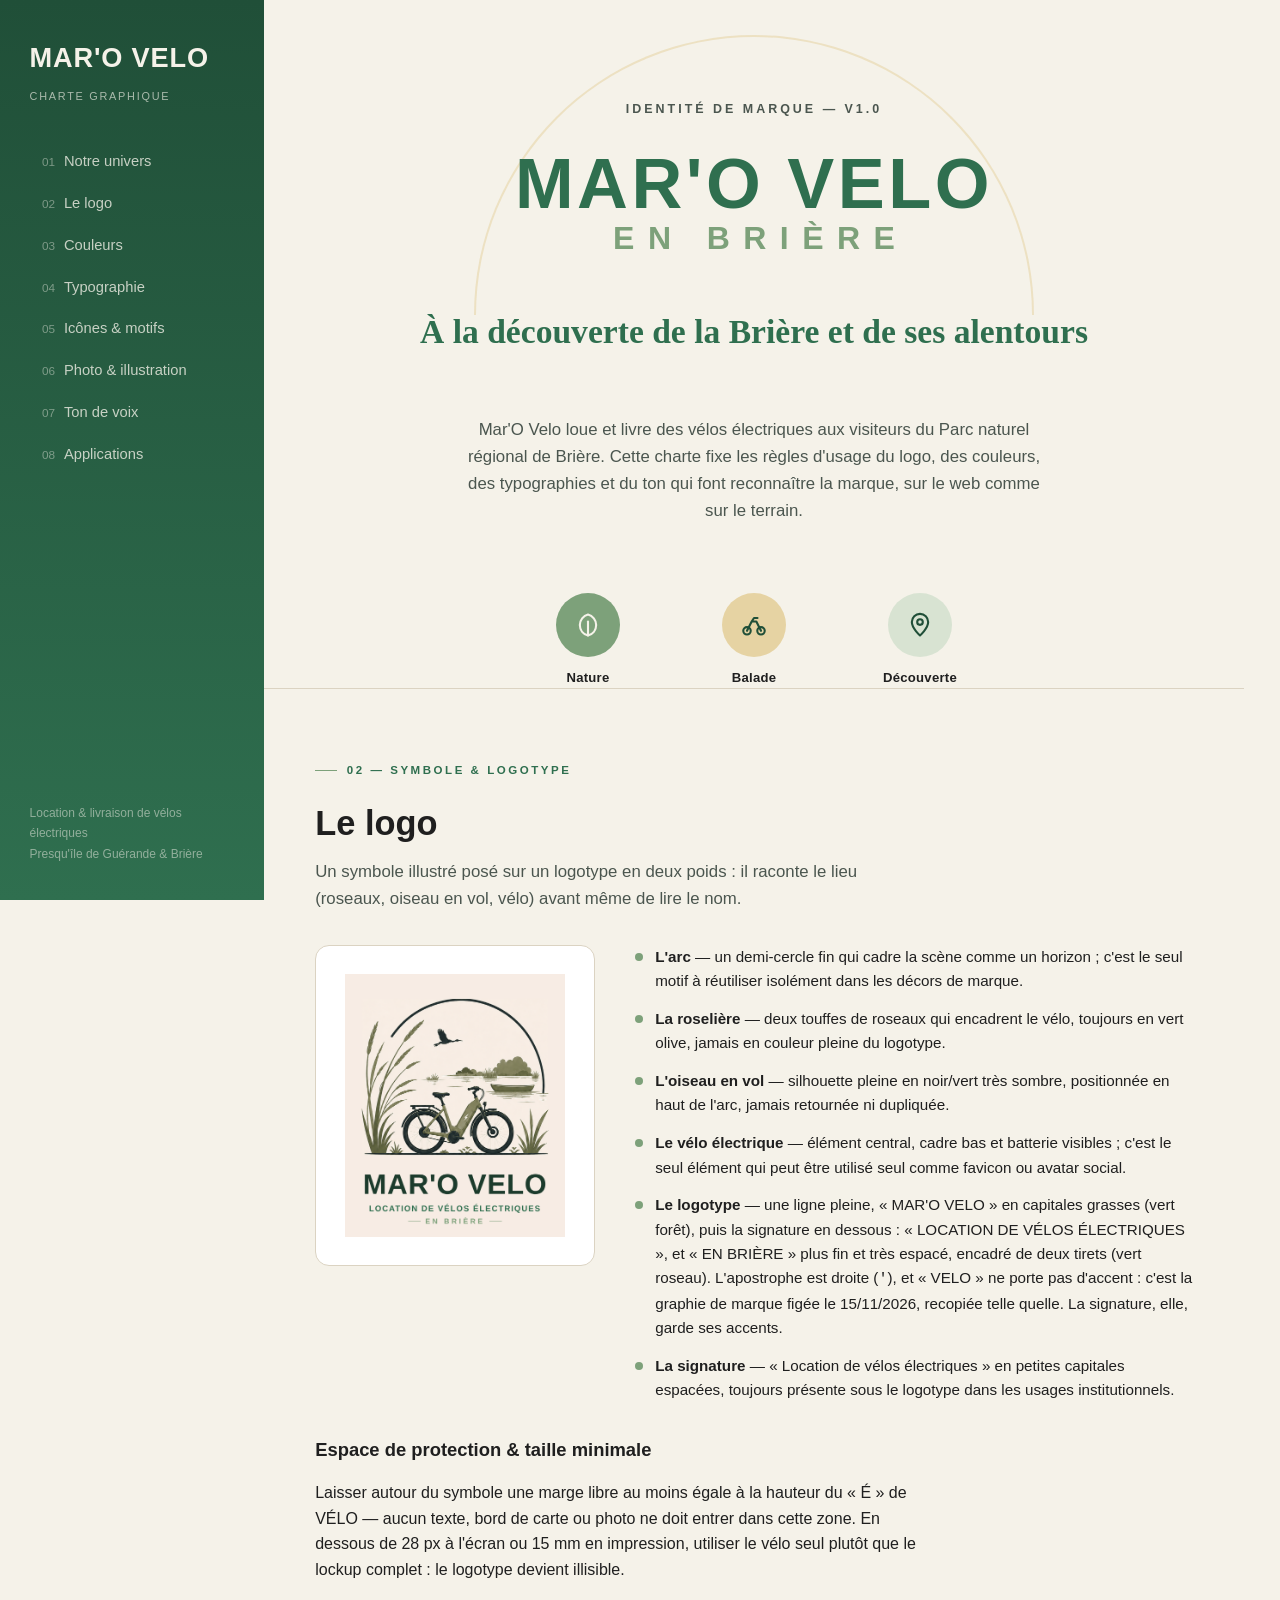
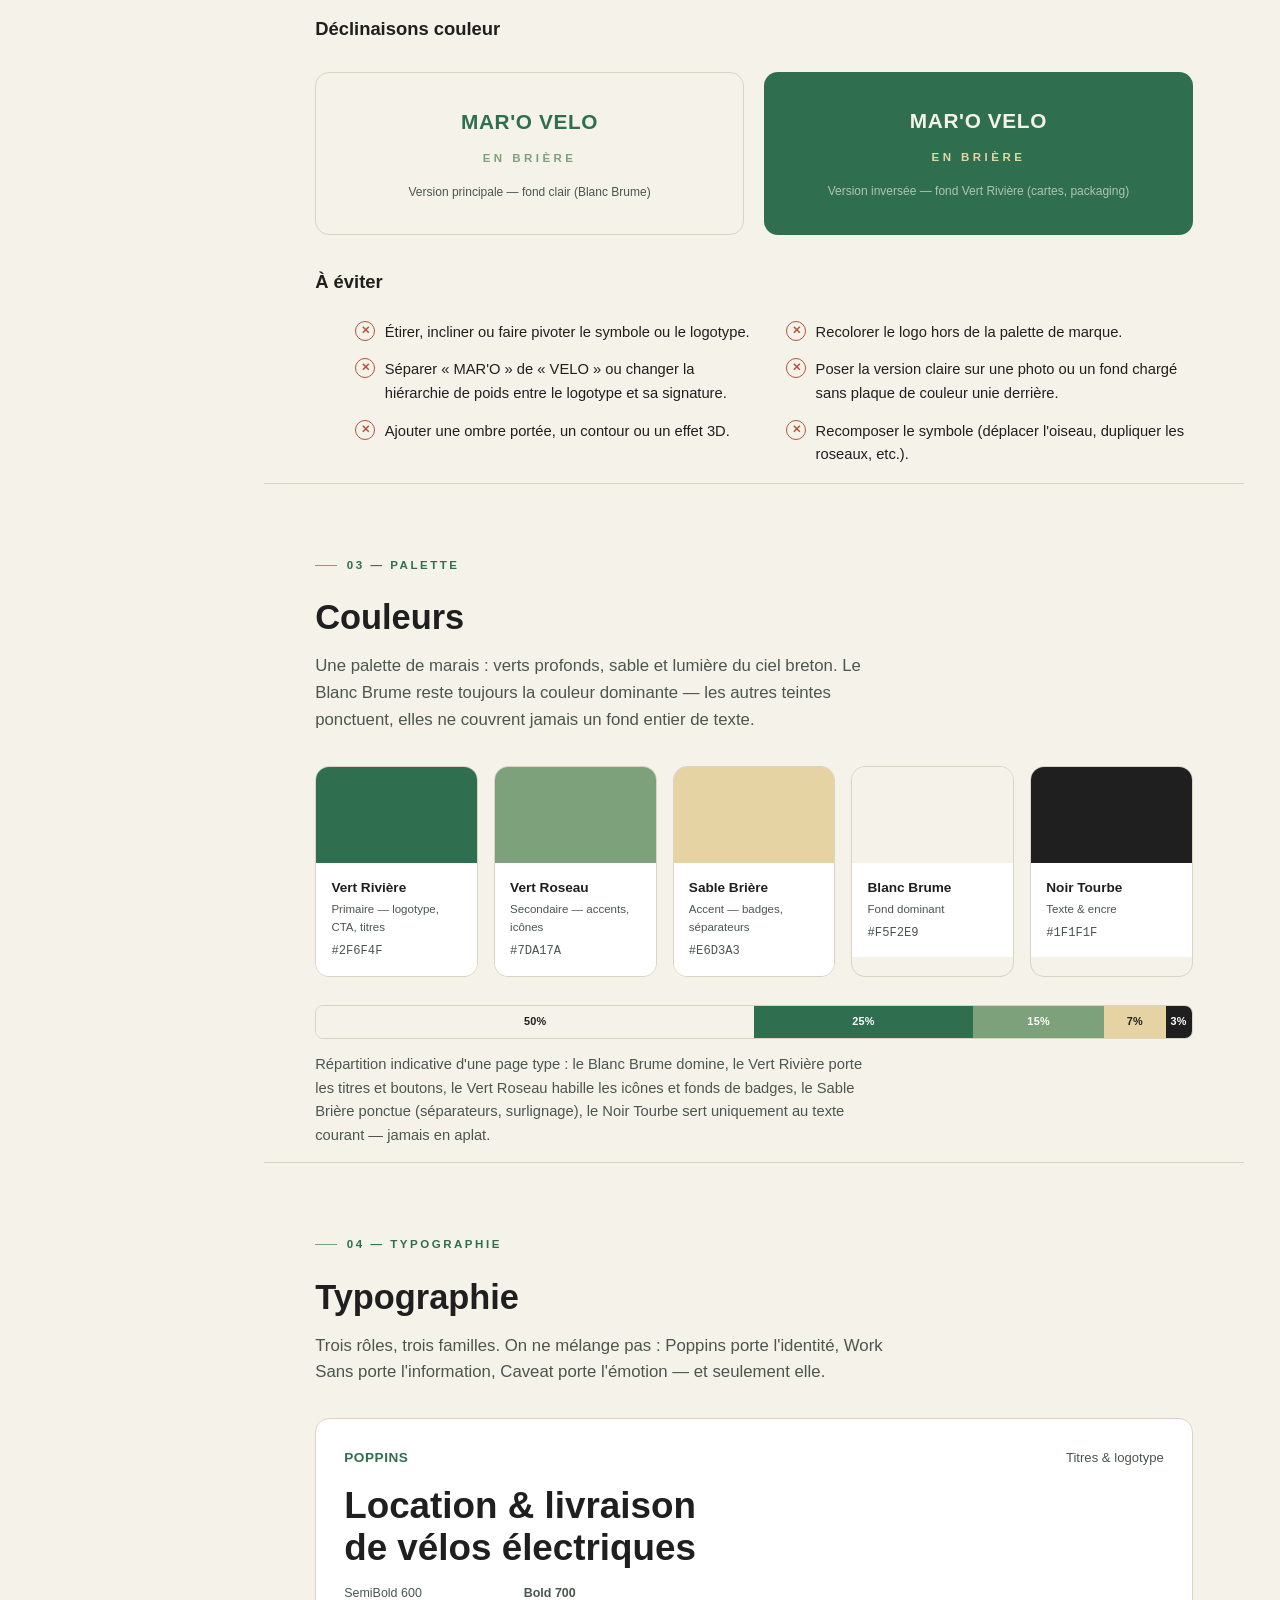
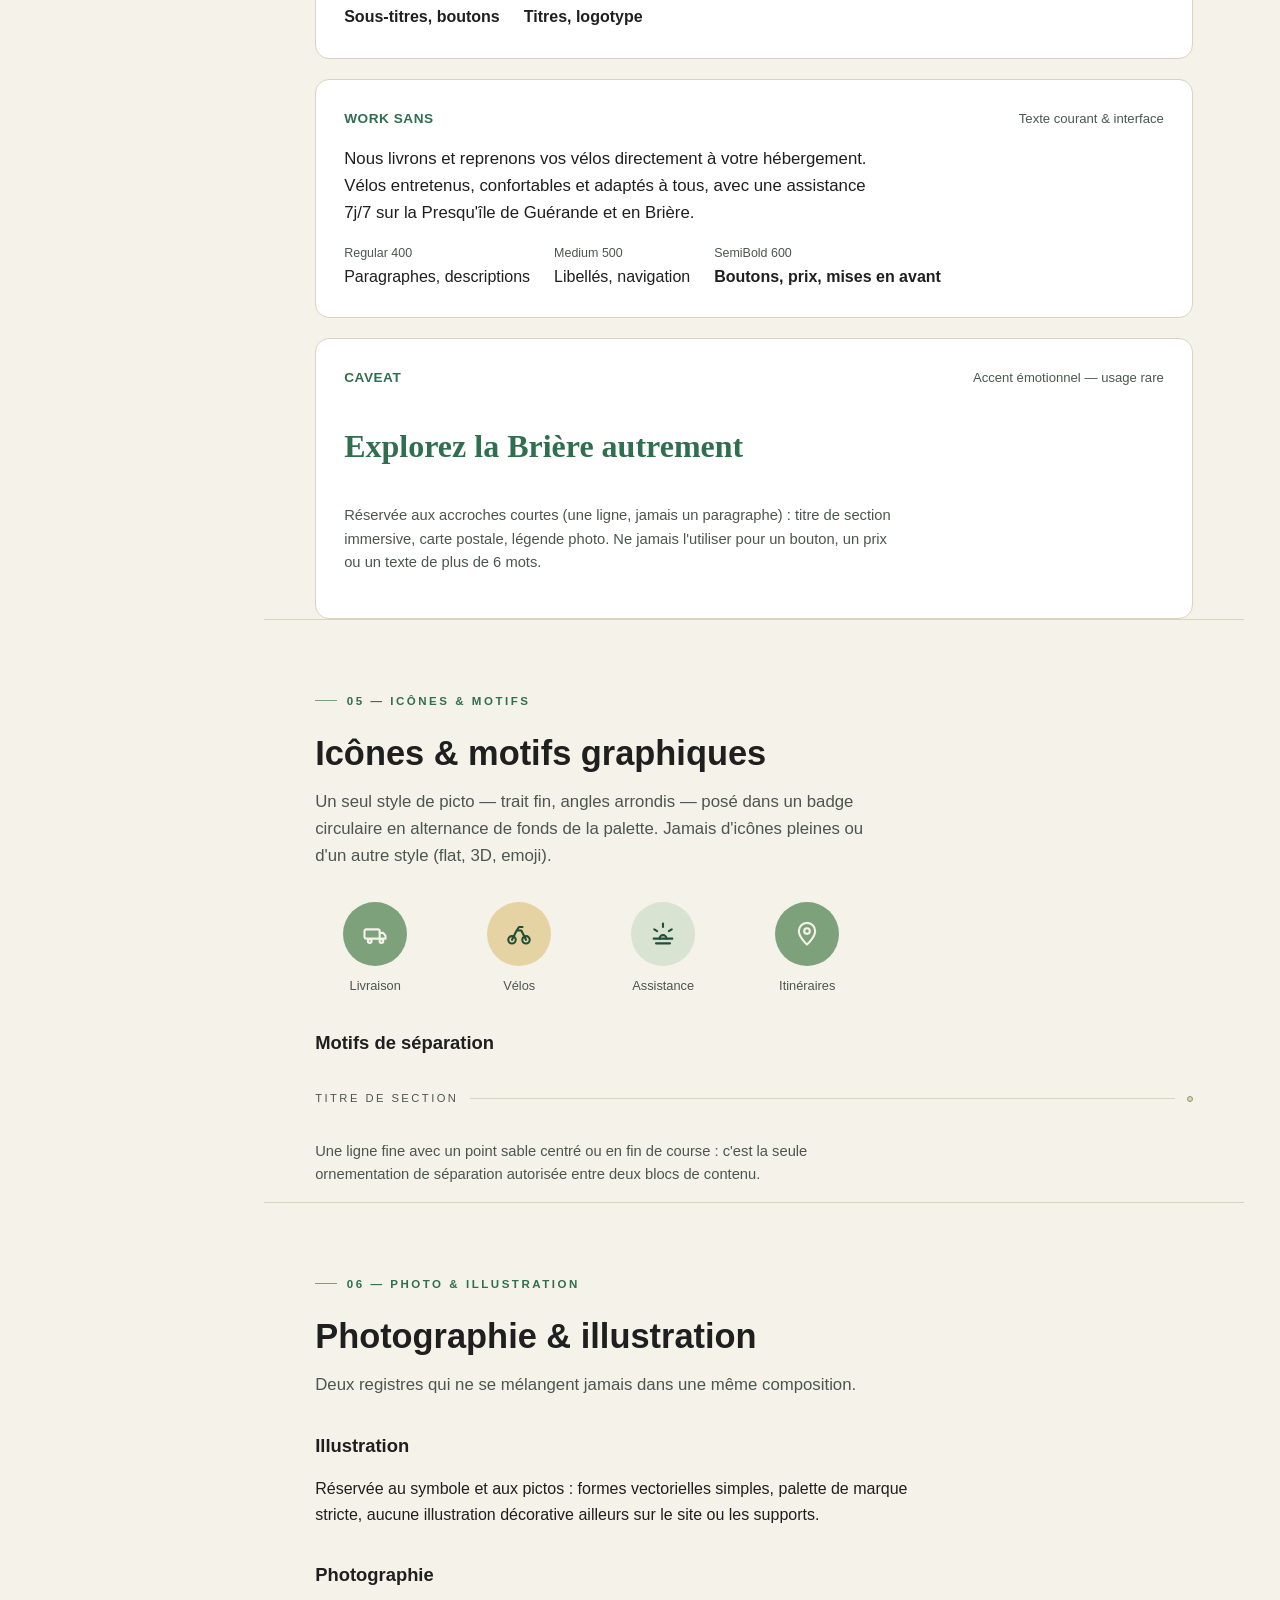
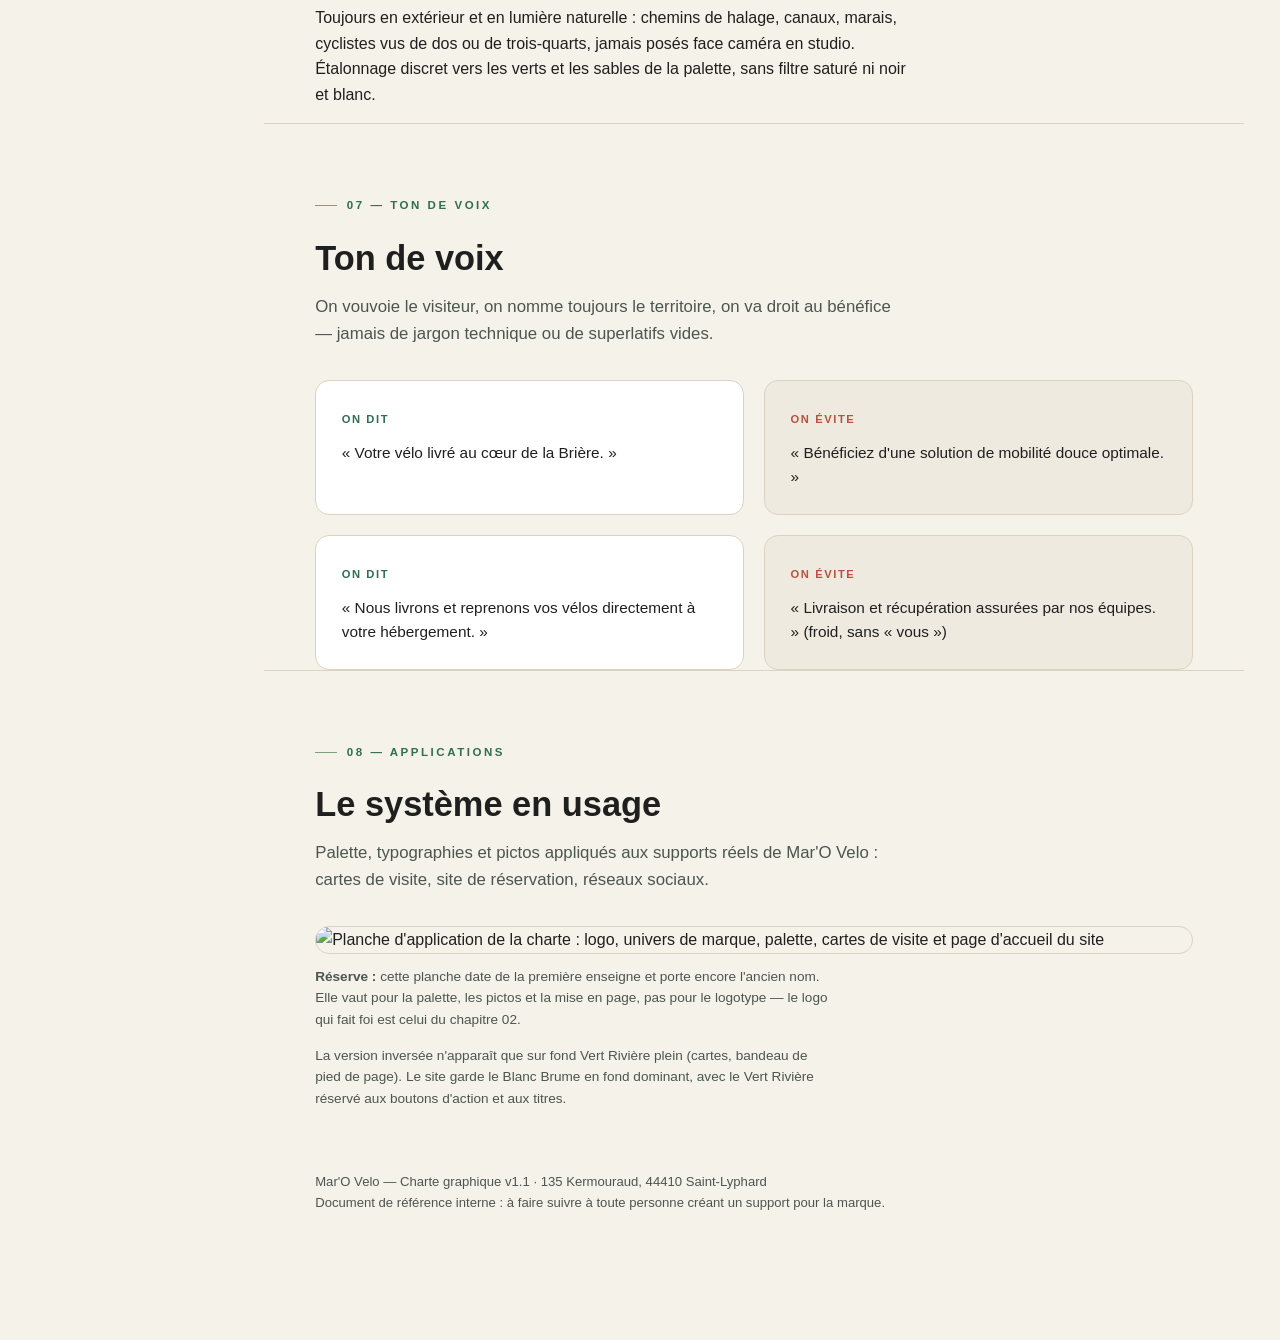
==== commit a66515cc: "Corriger la graphie de l'enseigne : Mar'O Velo La graphie a été figée par le loueur le 15/11 : `Mar'" ====
--- a/brand/charte-graphique.html
+++ b/brand/charte-graphique.html
@@ -3,7 +3,7 @@
 <head>
 <meta charset="utf-8">
 <meta name="viewport" content="width=device-width, initial-scale=1">
-<title>Charte graphique — Mar'o Vélo</title>
+<title>Charte graphique — Mar'O Velo</title>
 <style>
 /* ---------- Fonts (Poppins / Work Sans / Caveat, Latin + Latin-Ext, self-hosted) ---------- */
 @font-face{font-family:'Poppins';font-style:normal;font-weight:600;font-display:swap;src:url("./assets/fonts/poppins-600-latin-ext.woff2") format("woff2");unicode-range:U+0100-02BA,U+02BD-02C5,U+02C7-02CC,U+02CE-02D7,U+02DD-02FF,U+0304,U+0308,U+0329,U+1D00-1DBF,U+1E00-1E9F,U+1EF2-1EFF,U+2020,U+20A0-20AB,U+20AD-20C0,U+2113,U+2C60-2C7F,U+A720-A7FF;}
@@ -226,7 +226,7 @@
 <div class="layout">
   <aside class="sidebar">
     <div class="brandmark">
-      <div><span class="velo">MAR’O VÉLO</span></div>
+      <div><span class="velo">MAR'O VELO</span></div>
       <div class="sub">Charte graphique</div>
     </div>
     <nav class="nav" aria-label="Sommaire">
@@ -248,12 +248,12 @@
       <div class="hero-inner">
         <p class="hero-tag">Identité de marque — v1.0</p>
         <div class="hero-word">
-          <span class="l1">MAR’O VÉLO</span>
+          <span class="l1">MAR'O VELO</span>
           <span class="l2">EN BRIÈRE</span>
         </div>
         <p class="hero-script">À la découverte de la Brière et de ses alentours</p>
         <p class="lede" style="text-align:center; margin-top:.5rem;">
-          Mar'o Vélo loue et livre des vélos électriques aux visiteurs du Parc naturel régional de Brière.
+          Mar'O Velo loue et livre des vélos électriques aux visiteurs du Parc naturel régional de Brière.
           Cette charte fixe les règles d'usage du logo, des couleurs, des typographies et du ton qui font
           reconnaître la marque, sur le web comme sur le terrain.
         </p>
@@ -286,14 +286,14 @@
       <p class="lede">Un symbole illustré posé sur un logotype en deux poids : il raconte le lieu (roseaux, oiseau en vol, vélo) avant même de lire le nom.</p>
       <div class="logo-grid">
         <div class="logo-frame">
-          <img src="./assets/logo-mar-o-velo.png" alt="Logo Mar'o Vélo : vélo électrique entre les roseaux sous un arc, avec le logotype MAR'O VÉLO et la signature « Location de vélos électriques »">
+          <img src="./assets/logo-mar-o-velo.png" alt="Logo Mar'O Velo : vélo électrique entre les roseaux sous un arc, avec le logotype MAR'O VELO et la signature « Location de vélos électriques »">
         </div>
         <ul class="construction-list">
           <li><span class="dot"></span><span><strong>L'arc</strong> — un demi-cercle fin qui cadre la scène comme un horizon ; c'est le seul motif à réutiliser isolément dans les décors de marque.</span></li>
           <li><span class="dot"></span><span><strong>La roselière</strong> — deux touffes de roseaux qui encadrent le vélo, toujours en vert olive, jamais en couleur pleine du logotype.</span></li>
           <li><span class="dot"></span><span><strong>L'oiseau en vol</strong> — silhouette pleine en noir/vert très sombre, positionnée en haut de l'arc, jamais retournée ni dupliquée.</span></li>
           <li><span class="dot"></span><span><strong>Le vélo électrique</strong> — élément central, cadre bas et batterie visibles ; c'est le seul élément qui peut être utilisé seul comme favicon ou avatar social.</span></li>
-          <li><span class="dot"></span><span><strong>Le logotype</strong> — une ligne pleine, « MAR’O VÉLO » en capitales grasses (vert forêt), puis la signature en dessous : « LOCATION DE VÉLOS ÉLECTRIQUES », et « EN BRIÈRE » plus fin et très espacé, encadré de deux tirets (vert roseau). L’apostrophe est typographique, jamais droite.</span></li>
+          <li><span class="dot"></span><span><strong>Le logotype</strong> — une ligne pleine, « MAR'O VELO » en capitales grasses (vert forêt), puis la signature en dessous : « LOCATION DE VÉLOS ÉLECTRIQUES », et « EN BRIÈRE » plus fin et très espacé, encadré de deux tirets (vert roseau). L'apostrophe est droite (<code>'</code>), et « VELO » ne porte pas d'accent : c'est la graphie de marque figée le 15/11/2026, recopiée telle quelle. La signature, elle, garde ses accents.</span></li>
           <li><span class="dot"></span><span><strong>La signature</strong> — « Location de vélos électriques » en petites capitales espacées, toujours présente sous le logotype dans les usages institutionnels.</span></li>
         </ul>
       </div>
@@ -304,12 +304,12 @@
       <h3>Déclinaisons couleur</h3>
       <div class="lockup-row">
         <div class="lockup on-cream">
-          <span class="mini">MAR’O VÉLO</span>
+          <span class="mini">MAR'O VELO</span>
           <span class="mini2">EN BRIÈRE</span>
           <span class="cap">Version principale — fond clair (Blanc Brume)</span>
         </div>
         <div class="lockup on-forest">
-          <span class="mini">MAR’O VÉLO</span>
+          <span class="mini">MAR'O VELO</span>
           <span class="mini2">EN BRIÈRE</span>
           <span class="cap">Version inversée — fond Vert Rivière (cartes, packaging)</span>
         </div>
@@ -319,7 +319,7 @@
       <ul class="donts">
         <li><span class="x">✕</span>Étirer, incliner ou faire pivoter le symbole ou le logotype.</li>
         <li><span class="x">✕</span>Recolorer le logo hors de la palette de marque.</li>
-        <li><span class="x">✕</span>Séparer « MAR’O » de « VÉLO » ou changer la hiérarchie de poids entre le logotype et sa signature.</li>
+        <li><span class="x">✕</span>Séparer « MAR'O » de « VELO » ou changer la hiérarchie de poids entre le logotype et sa signature.</li>
         <li><span class="x">✕</span>Poser la version claire sur une photo ou un fond chargé sans plaque de couleur unie derrière.</li>
         <li><span class="x">✕</span>Ajouter une ombre portée, un contour ou un effet 3D.</li>
         <li><span class="x">✕</span>Recomposer le symbole (déplacer l'oiseau, dupliquer les roseaux, etc.).</li>
@@ -458,7 +458,7 @@
     <section class="section" id="applications">
       <p class="eyebrow">08 — Applications</p>
       <h2>Le système en usage</h2>
-      <p class="lede">Palette, typographies et pictos appliqués aux supports réels de Mar'o Vélo : cartes de visite, site de réservation, réseaux sociaux.</p>
+      <p class="lede">Palette, typographies et pictos appliqués aux supports réels de Mar'O Velo : cartes de visite, site de réservation, réseaux sociaux.</p>
       <div class="app-frame">
         <img src="./assets/moodboard-velo-briere.png" alt="Planche d'application de la charte : logo, univers de marque, palette, cartes de visite et page d'accueil du site">
       </div>
@@ -467,7 +467,7 @@
     </section>
 
     <footer class="colophon">
-      Mar'o Vélo — Charte graphique v1.1 · 135 Kermouraud, 44410 Saint-Lyphard<br>
+      Mar'O Velo — Charte graphique v1.1 · 135 Kermouraud, 44410 Saint-Lyphard<br>
       Document de référence interne : à faire suivre à toute personne créant un support pour la marque.
     </footer>
   </main>
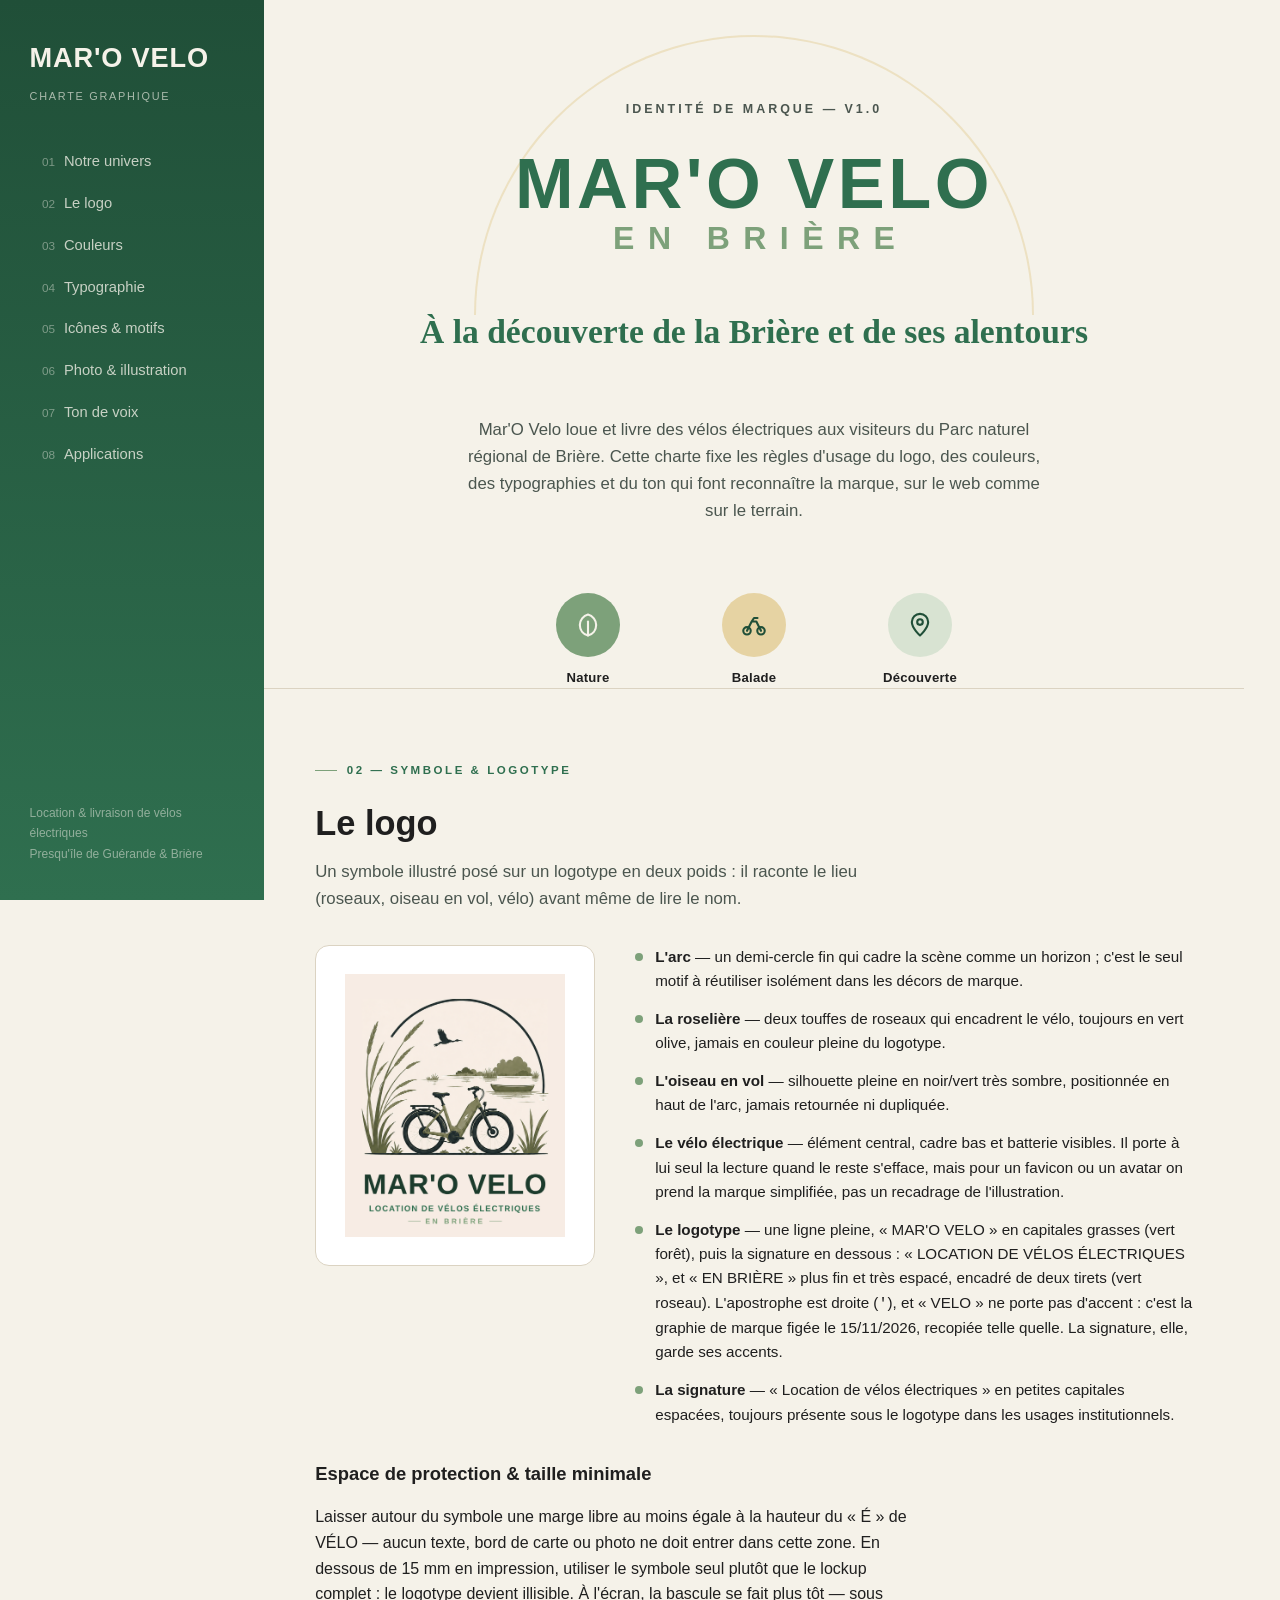
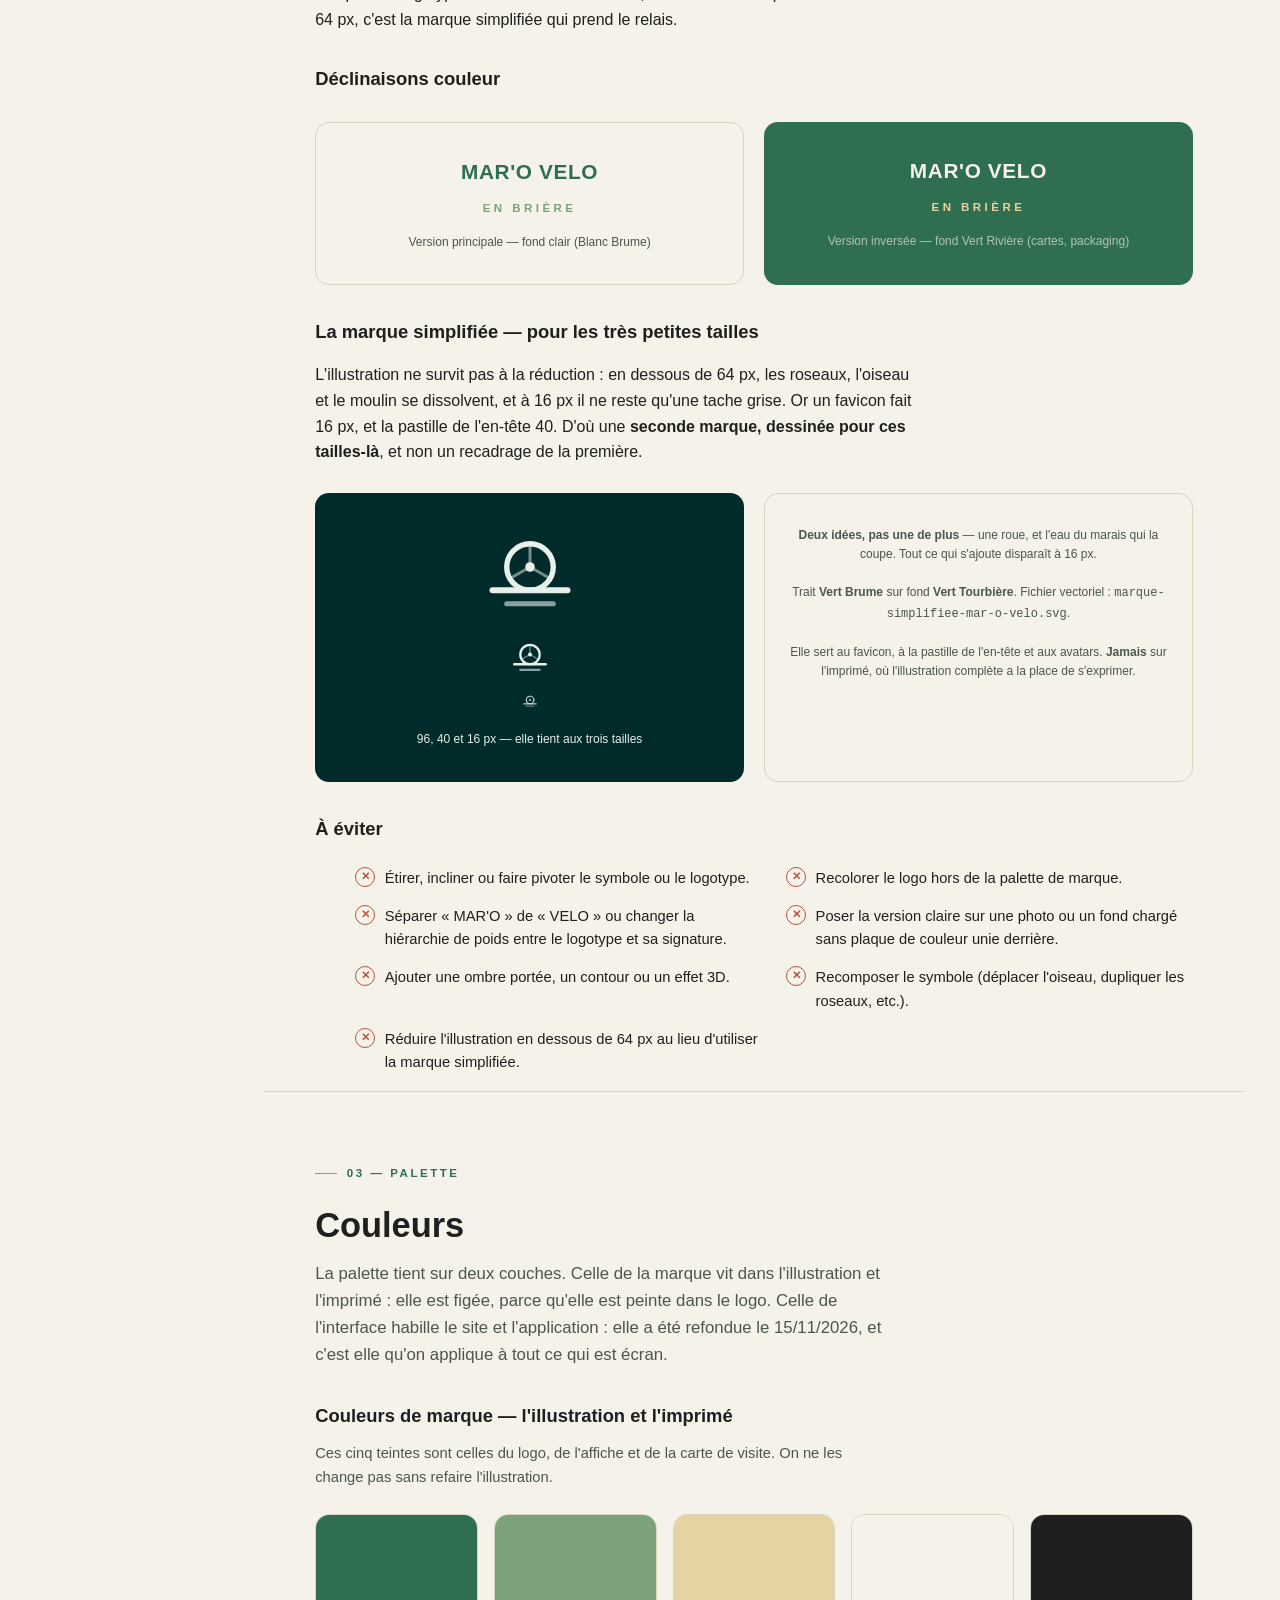
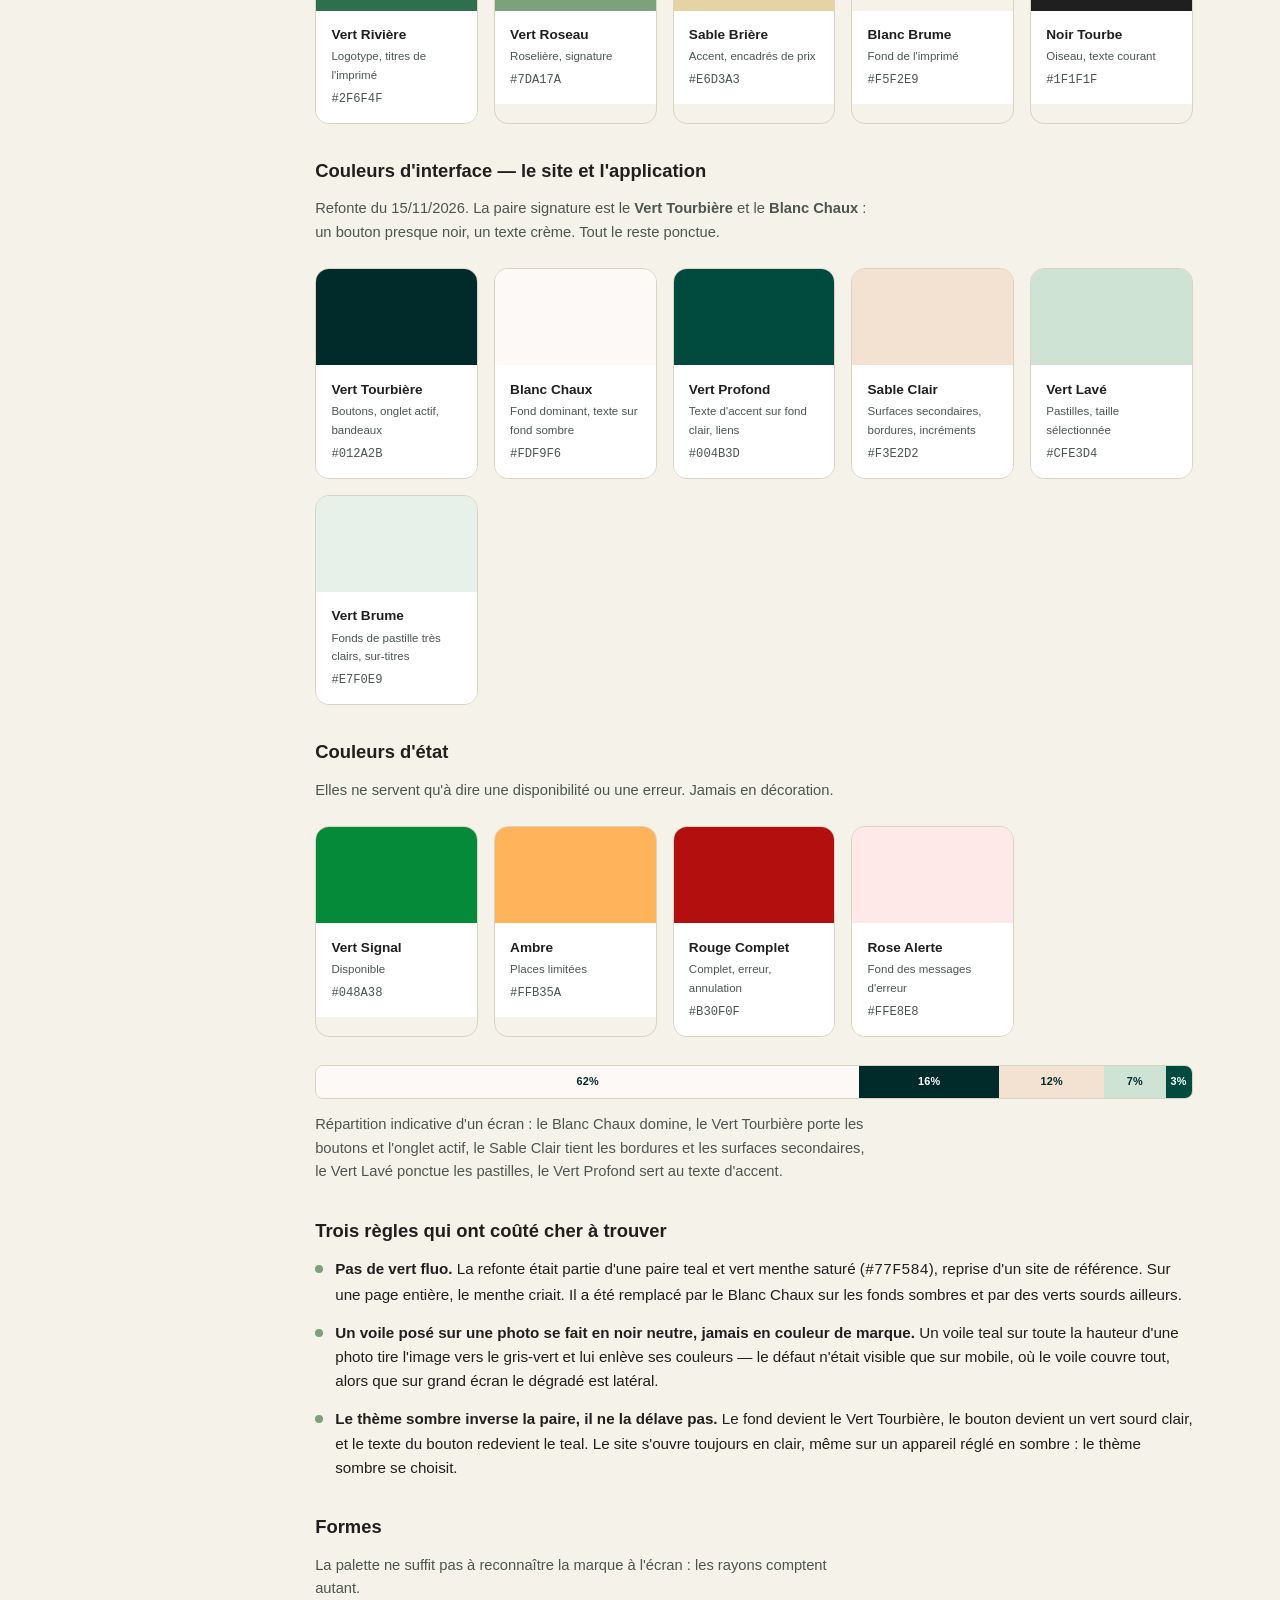
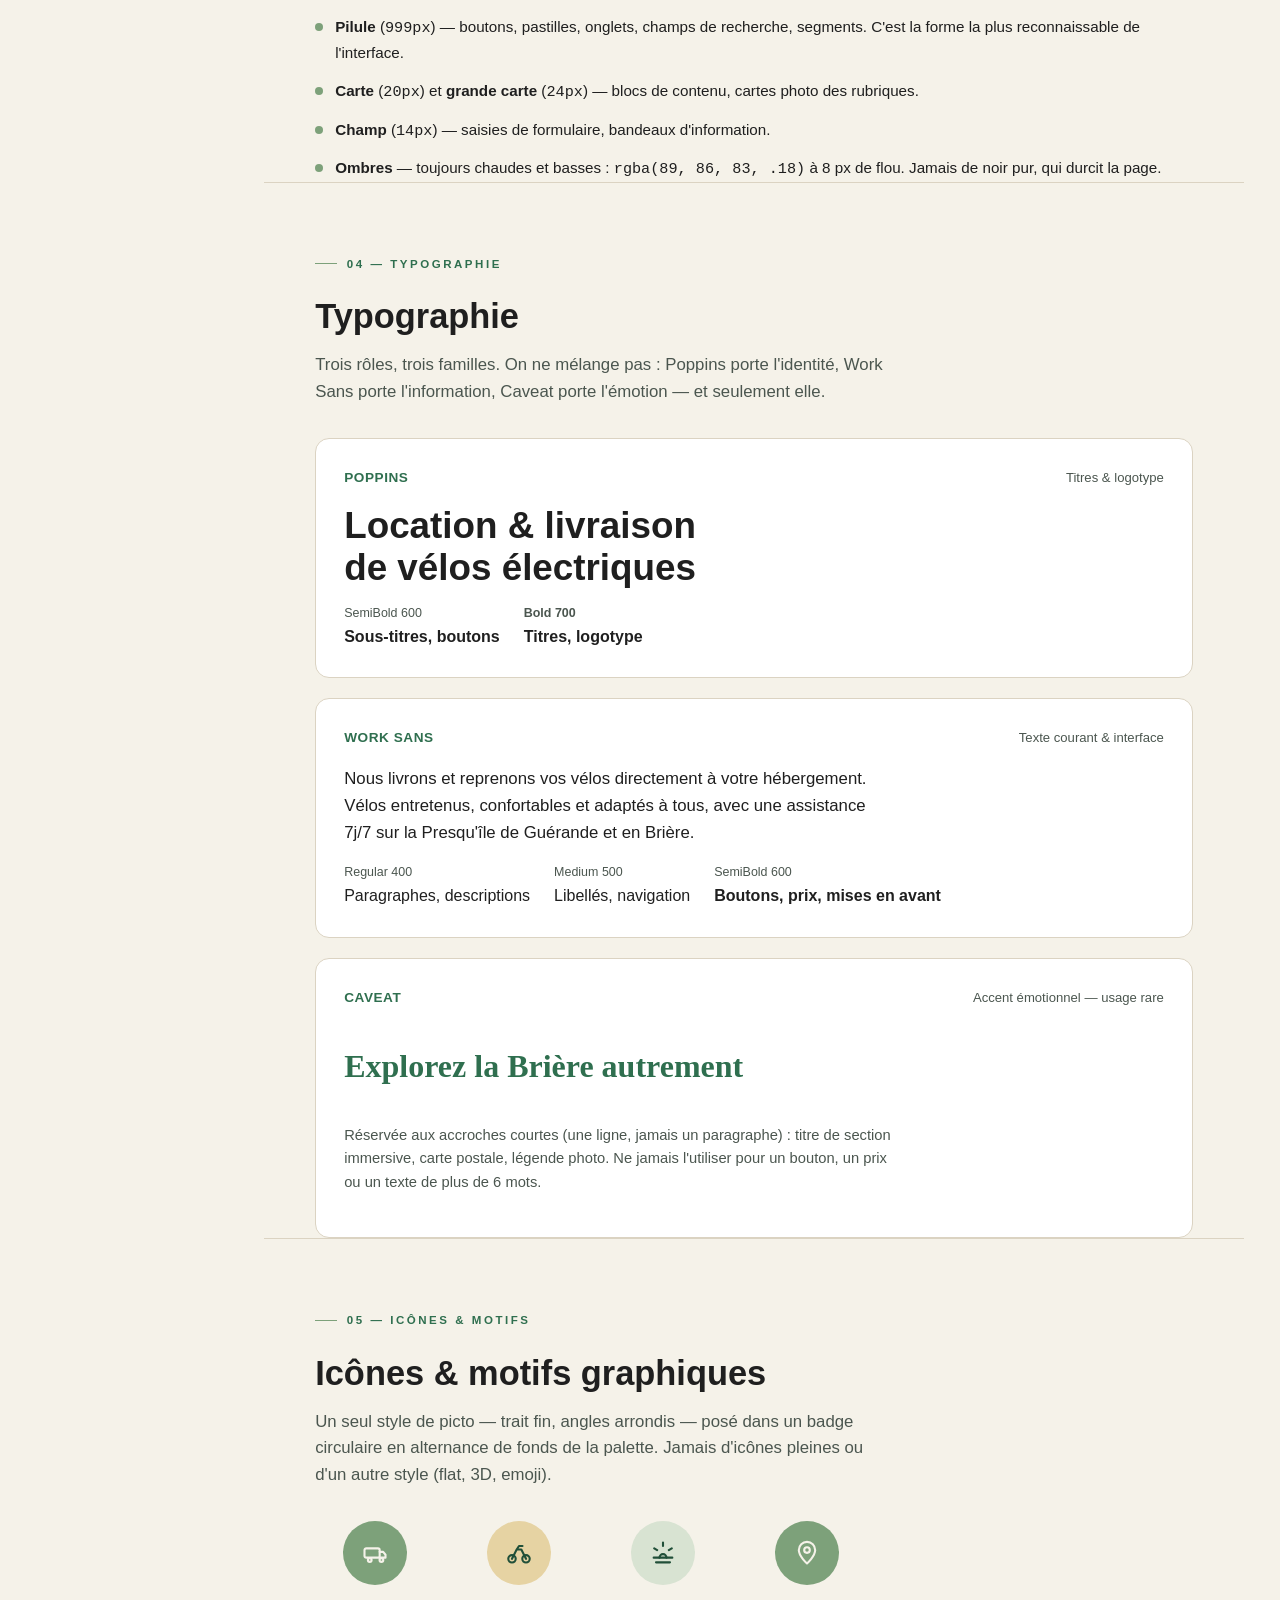
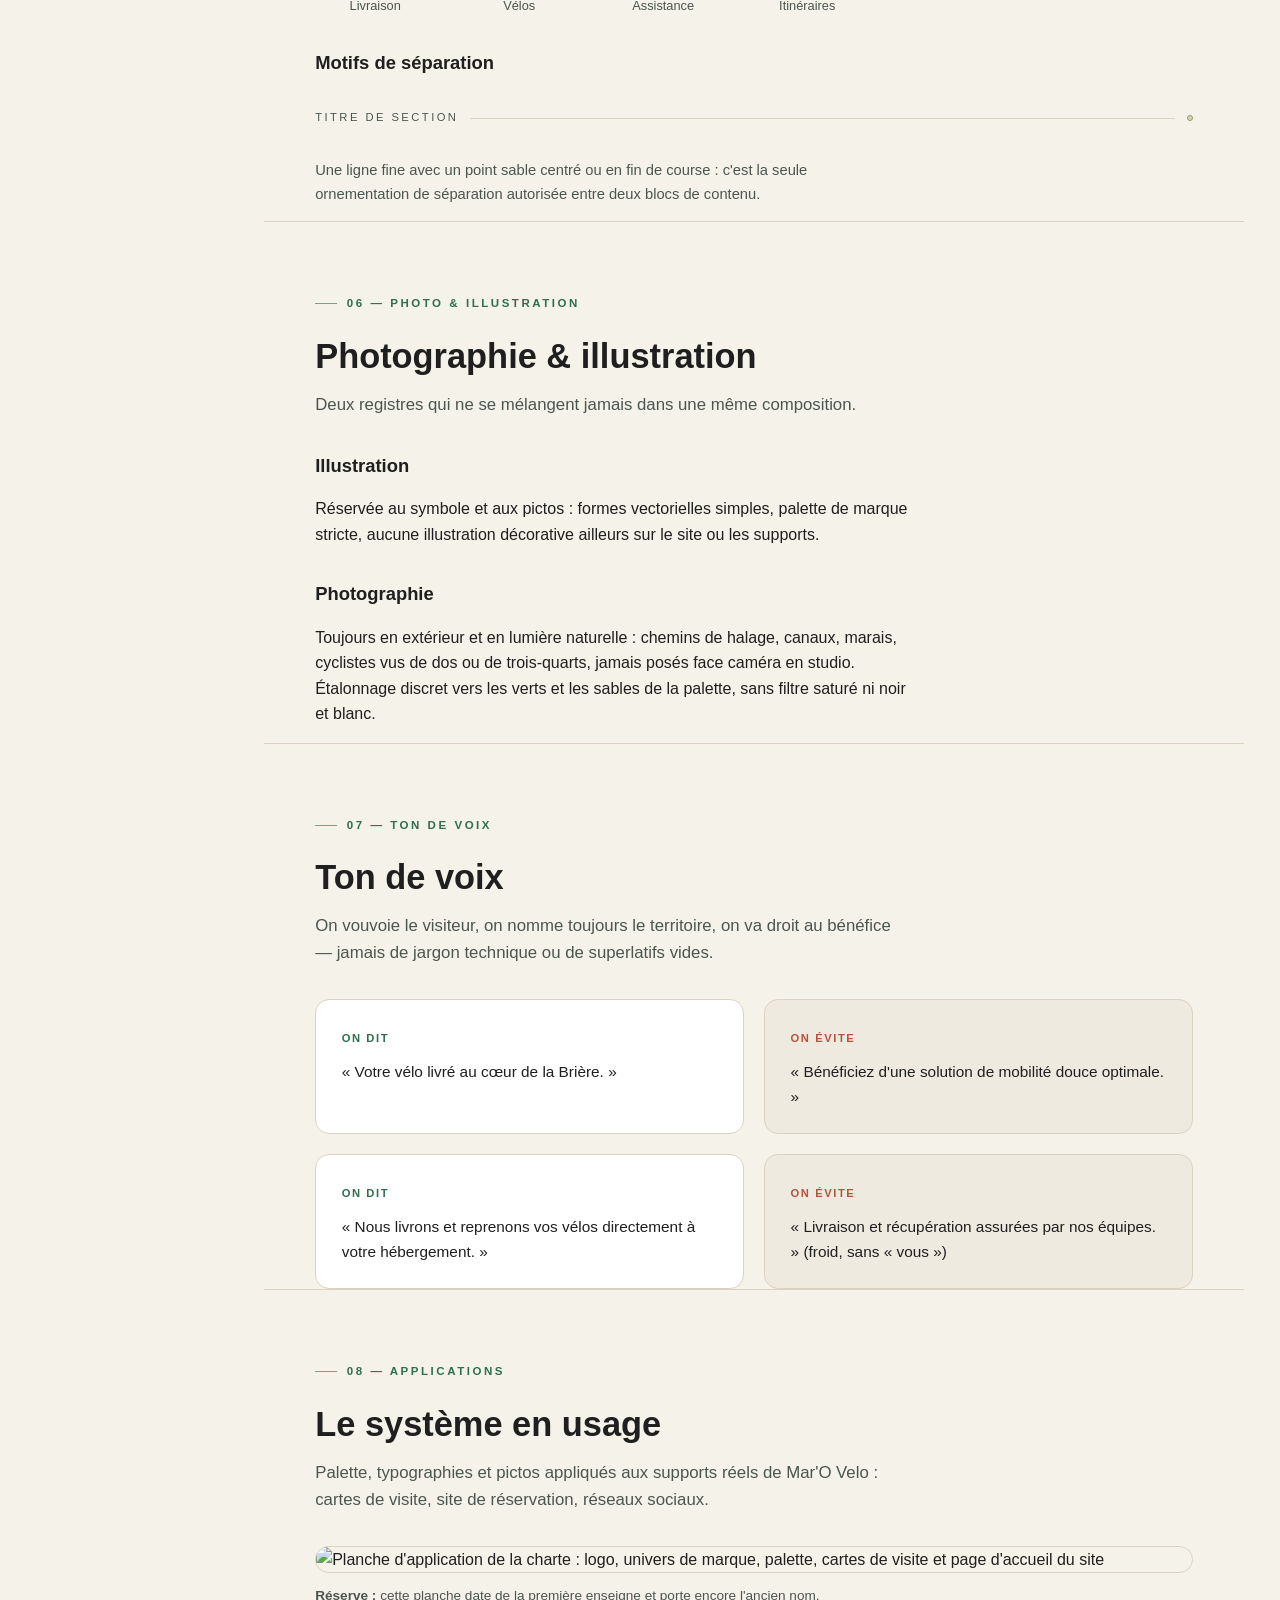
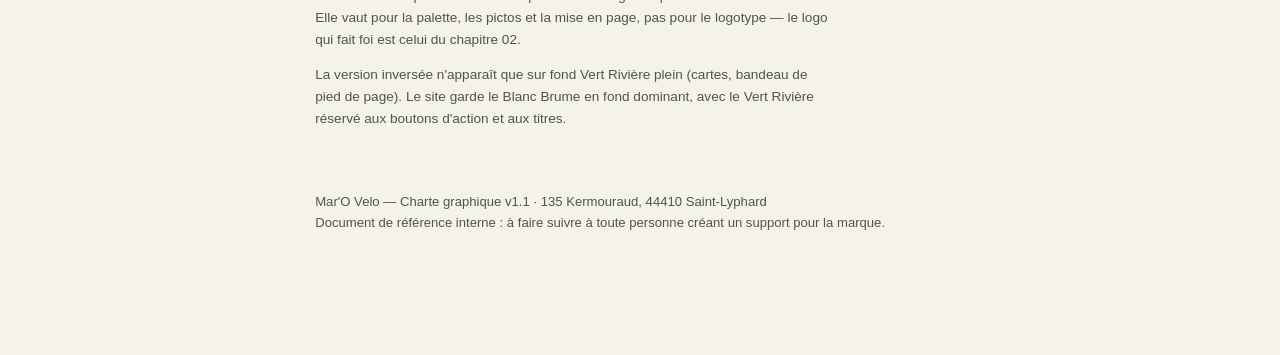
==== commit ac99166d: "Mettre la charte graphique à jour avec la palette de la refonte La charte documentait encore la pale" ====
--- a/brand/charte-graphique.html
+++ b/brand/charte-graphique.html
@@ -292,14 +292,14 @@
           <li><span class="dot"></span><span><strong>L'arc</strong> — un demi-cercle fin qui cadre la scène comme un horizon ; c'est le seul motif à réutiliser isolément dans les décors de marque.</span></li>
           <li><span class="dot"></span><span><strong>La roselière</strong> — deux touffes de roseaux qui encadrent le vélo, toujours en vert olive, jamais en couleur pleine du logotype.</span></li>
           <li><span class="dot"></span><span><strong>L'oiseau en vol</strong> — silhouette pleine en noir/vert très sombre, positionnée en haut de l'arc, jamais retournée ni dupliquée.</span></li>
-          <li><span class="dot"></span><span><strong>Le vélo électrique</strong> — élément central, cadre bas et batterie visibles ; c'est le seul élément qui peut être utilisé seul comme favicon ou avatar social.</span></li>
+          <li><span class="dot"></span><span><strong>Le vélo électrique</strong> — élément central, cadre bas et batterie visibles. Il porte à lui seul la lecture quand le reste s'efface, mais pour un favicon ou un avatar on prend la marque simplifiée, pas un recadrage de l'illustration.</span></li>
           <li><span class="dot"></span><span><strong>Le logotype</strong> — une ligne pleine, « MAR'O VELO » en capitales grasses (vert forêt), puis la signature en dessous : « LOCATION DE VÉLOS ÉLECTRIQUES », et « EN BRIÈRE » plus fin et très espacé, encadré de deux tirets (vert roseau). L'apostrophe est droite (<code>'</code>), et « VELO » ne porte pas d'accent : c'est la graphie de marque figée le 15/11/2026, recopiée telle quelle. La signature, elle, garde ses accents.</span></li>
           <li><span class="dot"></span><span><strong>La signature</strong> — « Location de vélos électriques » en petites capitales espacées, toujours présente sous le logotype dans les usages institutionnels.</span></li>
         </ul>
       </div>
 
       <h3>Espace de protection &amp; taille minimale</h3>
-      <p>Laisser autour du symbole une marge libre au moins égale à la hauteur du « É » de VÉLO — aucun texte, bord de carte ou photo ne doit entrer dans cette zone. En dessous de 28&nbsp;px à l'écran ou 15&nbsp;mm en impression, utiliser le vélo seul plutôt que le lockup complet : le logotype devient illisible.</p>
+      <p>Laisser autour du symbole une marge libre au moins égale à la hauteur du « É » de VÉLO — aucun texte, bord de carte ou photo ne doit entrer dans cette zone. En dessous de 15&nbsp;mm en impression, utiliser le symbole seul plutôt que le lockup complet : le logotype devient illisible. À l'écran, la bascule se fait plus tôt — sous 64&nbsp;px, c'est la marque simplifiée qui prend le relais.</p>
 
       <h3>Déclinaisons couleur</h3>
       <div class="lockup-row">
@@ -312,6 +312,20 @@
           <span class="mini">MAR'O VELO</span>
           <span class="mini2">EN BRIÈRE</span>
           <span class="cap">Version inversée — fond Vert Rivière (cartes, packaging)</span>
+        </div>
+      </div>
+
+      <h3>La marque simplifiée — pour les très petites tailles</h3>
+      <p>L'illustration ne survit pas à la réduction : en dessous de 64&nbsp;px, les roseaux, l'oiseau et le moulin se dissolvent, et à 16&nbsp;px il ne reste qu'une tache grise. Or un favicon fait 16&nbsp;px, et la pastille de l'en-tête 40. D'où une <strong>seconde marque, dessinée pour ces tailles-là</strong>, et non un recadrage de la première.</p>
+      <div class="lockup-row">
+        <div class="lockup" style="background:#012A2B; align-items:center; gap:1rem;">
+          <img src="./assets/marque-simplifiee-mar-o-velo.svg" alt="Marque simplifiée Mar'O Velo" width="96" height="96" style="display:block; border-radius:22px;">
+          <img src="./assets/marque-simplifiee-mar-o-velo.svg" alt="" width="40" height="40" style="display:block; border-radius:10px;">
+          <img src="./assets/marque-simplifiee-mar-o-velo.svg" alt="" width="16" height="16" style="display:block; border-radius:4px;">
+          <span class="cap" style="color:#E7F0E9;">96, 40 et 16&nbsp;px — elle tient aux trois tailles</span>
+        </div>
+        <div class="lockup on-cream" style="align-items:flex-start;">
+          <span class="cap" style="margin:0;"><strong>Deux idées, pas une de plus</strong> — une roue, et l'eau du marais qui la coupe. Tout ce qui s'ajoute disparaît à 16&nbsp;px.<br><br>Trait <strong>Vert Brume</strong> sur fond <strong>Vert Tourbière</strong>. Fichier vectoriel : <code>marque-simplifiee-mar-o-velo.svg</code>.<br><br>Elle sert au favicon, à la pastille de l'en-tête et aux avatars. <strong>Jamais</strong> sur l'imprimé, où l'illustration complète a la place de s'exprimer.</span>
         </div>
       </div>
 
@@ -323,43 +337,114 @@
         <li><span class="x">✕</span>Poser la version claire sur une photo ou un fond chargé sans plaque de couleur unie derrière.</li>
         <li><span class="x">✕</span>Ajouter une ombre portée, un contour ou un effet 3D.</li>
         <li><span class="x">✕</span>Recomposer le symbole (déplacer l'oiseau, dupliquer les roseaux, etc.).</li>
+        <li><span class="x">✕</span>Réduire l'illustration en dessous de 64&nbsp;px au lieu d'utiliser la marque simplifiée.</li>
       </ul>
     </section>
 
     <section class="section" id="couleurs">
       <p class="eyebrow">03 — Palette</p>
       <h2>Couleurs</h2>
-      <p class="lede">Une palette de marais : verts profonds, sable et lumière du ciel breton. Le Blanc Brume reste toujours la couleur dominante — les autres teintes ponctuent, elles ne couvrent jamais un fond entier de texte.</p>
+      <p class="lede">La palette tient sur deux couches. Celle de la marque vit dans l'illustration et l'imprimé : elle est figée, parce qu'elle est peinte dans le logo. Celle de l'interface habille le site et l'application : elle a été refondue le 15/11/2026, et c'est elle qu'on applique à tout ce qui est écran.</p>
+
+      <h3>Couleurs de marque — l'illustration et l'imprimé</h3>
+      <p class="grid-note" style="margin-top:0;">Ces cinq teintes sont celles du logo, de l'affiche et de la carte de visite. On ne les change pas sans refaire l'illustration.</p>
       <div class="swatches">
         <div class="swatch">
           <div class="chip" style="background:#2F6F4F;"></div>
-          <div class="meta"><div class="name">Vert Rivière</div><div class="role">Primaire — logotype, CTA, titres</div><div class="hex">#2F6F4F</div></div>
+          <div class="meta"><div class="name">Vert Rivière</div><div class="role">Logotype, titres de l'imprimé</div><div class="hex">#2F6F4F</div></div>
         </div>
         <div class="swatch">
           <div class="chip" style="background:#7DA17A;"></div>
-          <div class="meta"><div class="name">Vert Roseau</div><div class="role">Secondaire — accents, icônes</div><div class="hex">#7DA17A</div></div>
+          <div class="meta"><div class="name">Vert Roseau</div><div class="role">Roselière, signature</div><div class="hex">#7DA17A</div></div>
         </div>
         <div class="swatch">
           <div class="chip" style="background:#E6D3A3;"></div>
-          <div class="meta"><div class="name">Sable Brière</div><div class="role">Accent — badges, séparateurs</div><div class="hex">#E6D3A3</div></div>
+          <div class="meta"><div class="name">Sable Brière</div><div class="role">Accent, encadrés de prix</div><div class="hex">#E6D3A3</div></div>
         </div>
         <div class="swatch">
           <div class="chip" style="background:#F5F2E9;"></div>
-          <div class="meta"><div class="name">Blanc Brume</div><div class="role">Fond dominant</div><div class="hex">#F5F2E9</div></div>
+          <div class="meta"><div class="name">Blanc Brume</div><div class="role">Fond de l'imprimé</div><div class="hex">#F5F2E9</div></div>
         </div>
         <div class="swatch">
           <div class="chip" style="background:#1F1F1F;"></div>
-          <div class="meta"><div class="name">Noir Tourbe</div><div class="role">Texte &amp; encre</div><div class="hex">#1F1F1F</div></div>
-        </div>
-      </div>
-      <div class="ratio-bar" role="img" aria-label="Répartition indicative : 50% Blanc Brume, 25% Vert Rivière, 15% Vert Roseau, 7% Sable Brière, 3% Noir Tourbe">
-        <span style="width:50%; background:#F5F2E9; color:#1F1F1F;">50%</span>
-        <span style="width:25%; background:#2F6F4F;">25%</span>
-        <span style="width:15%; background:#7DA17A;">15%</span>
-        <span style="width:7%; background:#E6D3A3; color:#1F1F1F;">7%</span>
-        <span style="width:3%; background:#1F1F1F;">3%</span>
-      </div>
-      <p class="grid-note">Répartition indicative d'une page type : le Blanc Brume domine, le Vert Rivière porte les titres et boutons, le Vert Roseau habille les icônes et fonds de badges, le Sable Brière ponctue (séparateurs, surlignage), le Noir Tourbe sert uniquement au texte courant — jamais en aplat.</p>
+          <div class="meta"><div class="name">Noir Tourbe</div><div class="role">Oiseau, texte courant</div><div class="hex">#1F1F1F</div></div>
+        </div>
+      </div>
+
+      <h3>Couleurs d'interface — le site et l'application</h3>
+      <p class="grid-note" style="margin-top:0;">Refonte du 15/11/2026. La paire signature est le <strong>Vert Tourbière</strong> et le <strong>Blanc Chaux</strong> : un bouton presque noir, un texte crème. Tout le reste ponctue.</p>
+      <div class="swatches">
+        <div class="swatch">
+          <div class="chip" style="background:#012A2B;"></div>
+          <div class="meta"><div class="name">Vert Tourbière</div><div class="role">Boutons, onglet actif, bandeaux</div><div class="hex">#012A2B</div></div>
+        </div>
+        <div class="swatch">
+          <div class="chip" style="background:#FDF9F6;"></div>
+          <div class="meta"><div class="name">Blanc Chaux</div><div class="role">Fond dominant, texte sur fond sombre</div><div class="hex">#FDF9F6</div></div>
+        </div>
+        <div class="swatch">
+          <div class="chip" style="background:#004B3D;"></div>
+          <div class="meta"><div class="name">Vert Profond</div><div class="role">Texte d'accent sur fond clair, liens</div><div class="hex">#004B3D</div></div>
+        </div>
+        <div class="swatch">
+          <div class="chip" style="background:#F3E2D2;"></div>
+          <div class="meta"><div class="name">Sable Clair</div><div class="role">Surfaces secondaires, bordures, incréments</div><div class="hex">#F3E2D2</div></div>
+        </div>
+        <div class="swatch">
+          <div class="chip" style="background:#CFE3D4;"></div>
+          <div class="meta"><div class="name">Vert Lavé</div><div class="role">Pastilles, taille sélectionnée</div><div class="hex">#CFE3D4</div></div>
+        </div>
+        <div class="swatch">
+          <div class="chip" style="background:#E7F0E9;"></div>
+          <div class="meta"><div class="name">Vert Brume</div><div class="role">Fonds de pastille très clairs, sur-titres</div><div class="hex">#E7F0E9</div></div>
+        </div>
+      </div>
+
+      <h3>Couleurs d'état</h3>
+      <p class="grid-note" style="margin-top:0;">Elles ne servent qu'à dire une disponibilité ou une erreur. Jamais en décoration.</p>
+      <div class="swatches">
+        <div class="swatch">
+          <div class="chip" style="background:#048A38;"></div>
+          <div class="meta"><div class="name">Vert Signal</div><div class="role">Disponible</div><div class="hex">#048A38</div></div>
+        </div>
+        <div class="swatch">
+          <div class="chip" style="background:#FFB35A;"></div>
+          <div class="meta"><div class="name">Ambre</div><div class="role">Places limitées</div><div class="hex">#FFB35A</div></div>
+        </div>
+        <div class="swatch">
+          <div class="chip" style="background:#B30F0F;"></div>
+          <div class="meta"><div class="name">Rouge Complet</div><div class="role">Complet, erreur, annulation</div><div class="hex">#B30F0F</div></div>
+        </div>
+        <div class="swatch">
+          <div class="chip" style="background:#FFE8E8;"></div>
+          <div class="meta"><div class="name">Rose Alerte</div><div class="role">Fond des messages d'erreur</div><div class="hex">#FFE8E8</div></div>
+        </div>
+      </div>
+
+      <div class="ratio-bar" role="img" aria-label="Répartition indicative d'un écran : 62% Blanc Chaux, 16% Vert Tourbière, 12% Sable Clair, 7% Vert Lavé, 3% Vert Profond">
+        <span style="width:62%; background:#FDF9F6; color:#012A2B;">62%</span>
+        <span style="width:16%; background:#012A2B;">16%</span>
+        <span style="width:12%; background:#F3E2D2; color:#012A2B;">12%</span>
+        <span style="width:7%; background:#CFE3D4; color:#012A2B;">7%</span>
+        <span style="width:3%; background:#004B3D;">3%</span>
+      </div>
+      <p class="grid-note">Répartition indicative d'un écran : le Blanc Chaux domine, le Vert Tourbière porte les boutons et l'onglet actif, le Sable Clair tient les bordures et les surfaces secondaires, le Vert Lavé ponctue les pastilles, le Vert Profond sert au texte d'accent.</p>
+
+      <h3>Trois règles qui ont coûté cher à trouver</h3>
+      <ul class="construction-list">
+        <li><span class="dot"></span><span><strong>Pas de vert fluo.</strong> La refonte était partie d'une paire teal et vert menthe saturé (<code>#77F584</code>), reprise d'un site de référence. Sur une page entière, le menthe criait. Il a été remplacé par le Blanc Chaux sur les fonds sombres et par des verts sourds ailleurs.</span></li>
+        <li><span class="dot"></span><span><strong>Un voile posé sur une photo se fait en noir neutre, jamais en couleur de marque.</strong> Un voile teal sur toute la hauteur d'une photo tire l'image vers le gris-vert et lui enlève ses couleurs — le défaut n'était visible que sur mobile, où le voile couvre tout, alors que sur grand écran le dégradé est latéral.</span></li>
+        <li><span class="dot"></span><span><strong>Le thème sombre inverse la paire, il ne la délave pas.</strong> Le fond devient le Vert Tourbière, le bouton devient un vert sourd clair, et le texte du bouton redevient le teal. Le site s'ouvre toujours en clair, même sur un appareil réglé en sombre : le thème sombre se choisit.</span></li>
+      </ul>
+
+      <h3>Formes</h3>
+      <p class="grid-note" style="margin-top:0;">La palette ne suffit pas à reconnaître la marque à l'écran : les rayons comptent autant.</p>
+      <ul class="construction-list">
+        <li><span class="dot"></span><span><strong>Pilule</strong> (<code>999px</code>) — boutons, pastilles, onglets, champs de recherche, segments. C'est la forme la plus reconnaissable de l'interface.</span></li>
+        <li><span class="dot"></span><span><strong>Carte</strong> (<code>20px</code>) et <strong>grande carte</strong> (<code>24px</code>) — blocs de contenu, cartes photo des rubriques.</span></li>
+        <li><span class="dot"></span><span><strong>Champ</strong> (<code>14px</code>) — saisies de formulaire, bandeaux d'information.</span></li>
+        <li><span class="dot"></span><span><strong>Ombres</strong> — toujours chaudes et basses : <code>rgba(89, 86, 83, .18)</code> à 8 px de flou. Jamais de noir pur, qui durcit la page.</span></li>
+      </ul>
     </section>
 
     <section class="section" id="typographie">
